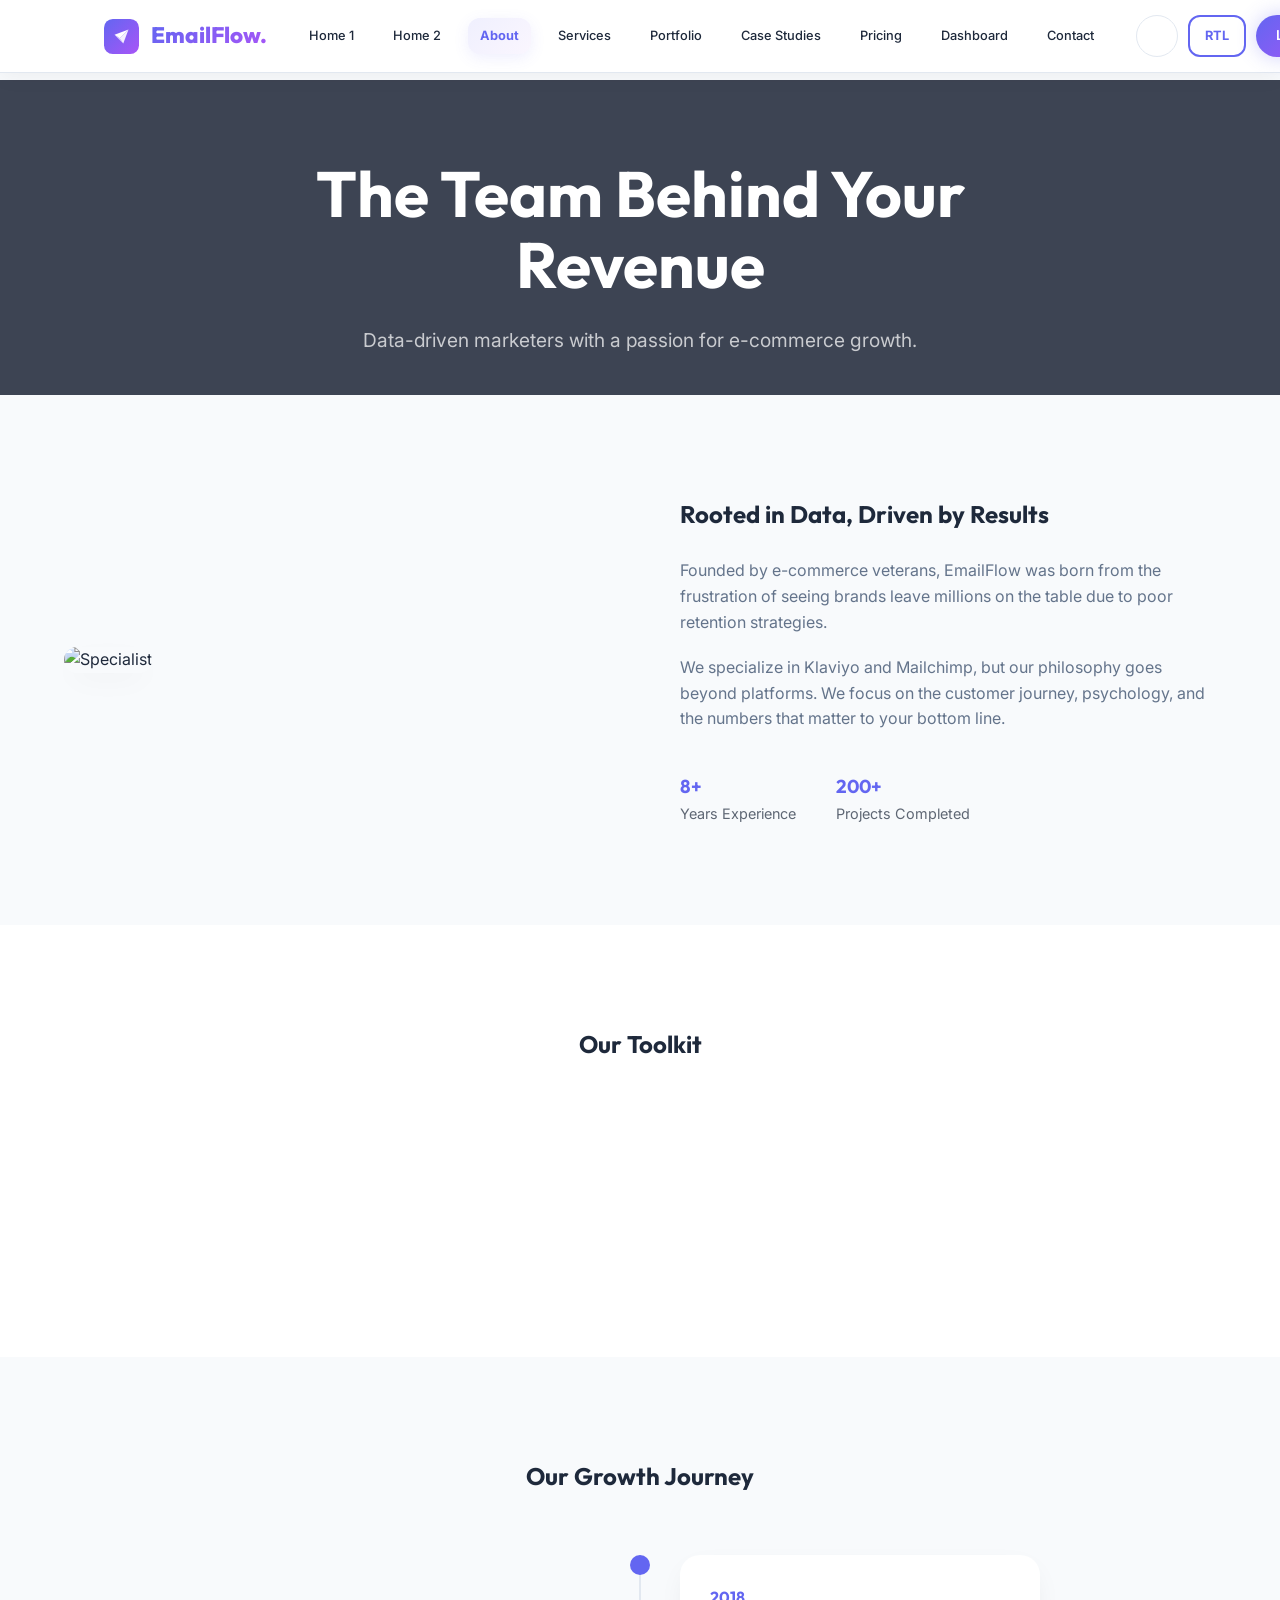
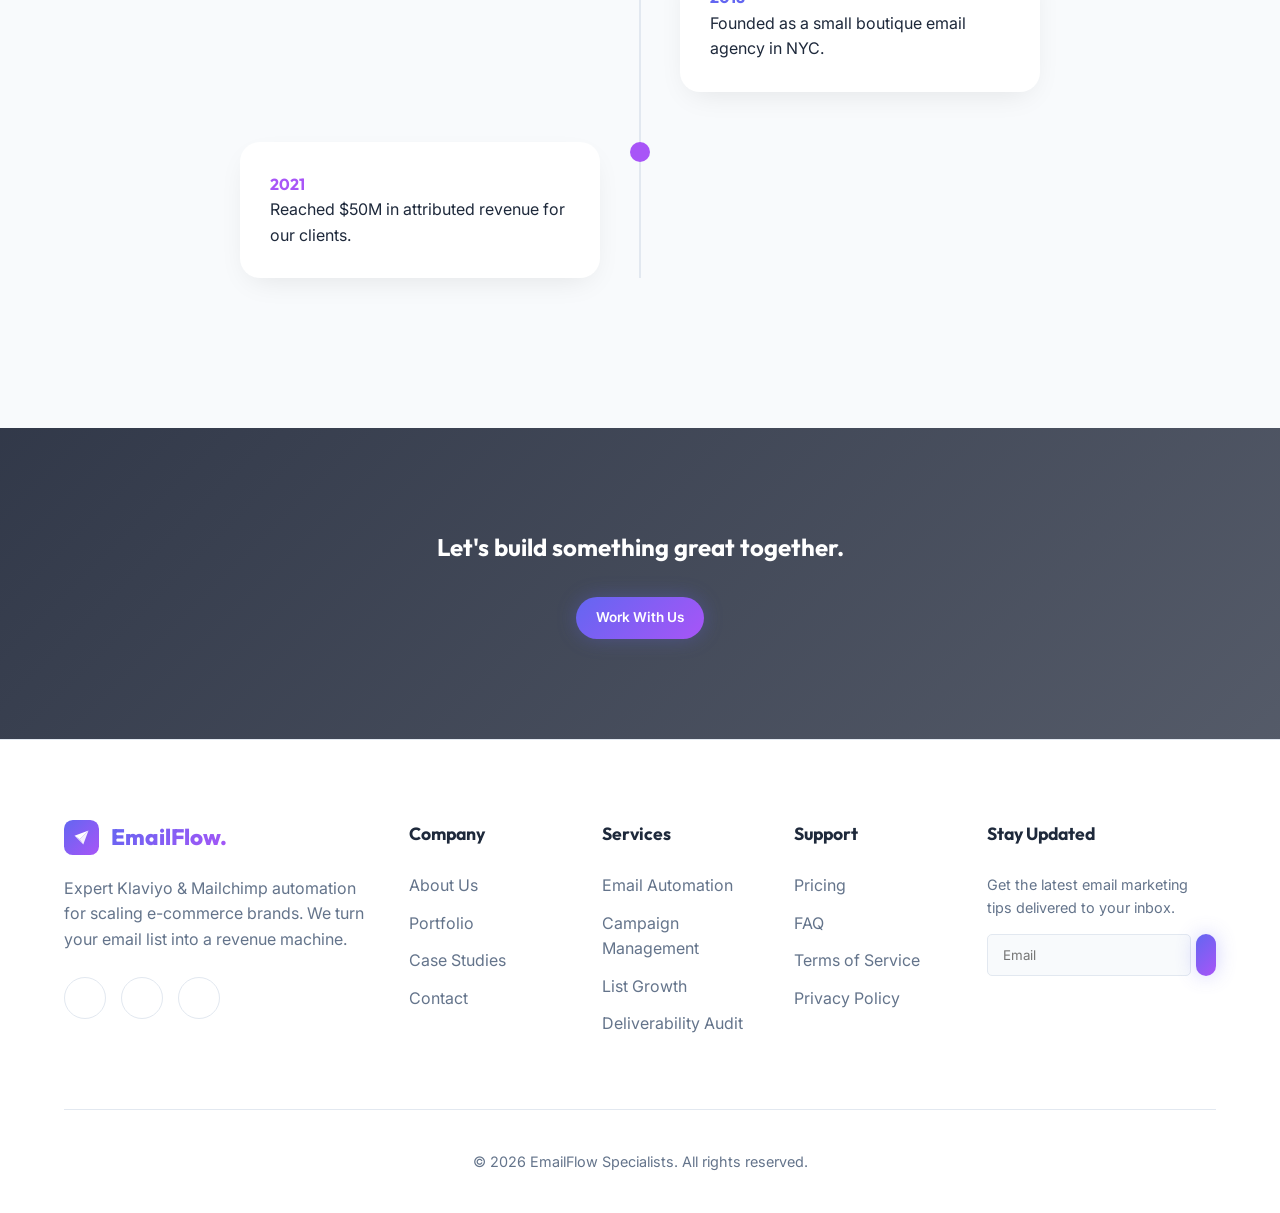
==== pages/about.html @ 52180c3a "alignment" ====
<!DOCTYPE html>
<html lang="en" dir="ltr">
<head>
    <meta charset="UTF-8">
    <meta name="viewport" content="width=device-width, initial-scale=1.0">
    <title>About Us | EmailFlow Automation Experts</title>
    <link href="https://cdn.jsdelivr.net/npm/remixicon@3.5.0/fonts/remixicon.css" rel="stylesheet">
    <link rel="icon" type="image/svg+xml" href="../assets/images/logo.svg"><link rel="stylesheet" href="../assets/css/style.css">
</head>
<body>

    <header id="header">
        <div class="nav-container">
            <a href="../index.html" class="logo"><img src="../assets/images/logo.svg" alt="Logo" class="logo-icon"><span class="brand-name">EmailFlow.</span></a>
            <nav id="desktop-nav">
                <ul>
                    <li><a href="../index.html">Home 1</a></li>
                    <li><a href="home-2.html">Home 2</a></li>
                    <li><a href="about.html">About</a></li>
                    <li><a href="services.html">Services</a></li>
                    <li><a href="portfolio.html">Portfolio</a></li>
                    <li><a href="case-studies.html">Case Studies</a></li>
                    <li><a href="pricing.html">Pricing</a></li>
                    <li><a href="dashboard.html">Dashboard</a></li>
                    <li><a href="contact.html">Contact</a></li>
                </ul>
            </nav>
            <div class="header-actions">
                <button class="icon-btn" id="theme-toggle"><i class="ri-moon-line"></i></button>
                <button class="btn btn-outline" id="rtl-toggle" style="padding: 0 15px; height: 42px; border-radius: 12px; font-size: 0.8rem; font-weight: 700;">RTL</button>
                <a href="login.html" class="btn btn-primary">Login</a>
                <div class="mobile-toggle" id="mobile-toggle"><i class="ri-menu-line"></i></div>
                </div>
                </div>
    </header>

    <!-- Mobile Nav -->
    <div class="mobile-nav" id="mobile-nav">
        <div class="mobile-header" style="display: flex; justify-content: space-between; align-items: center;">
            <a href="../index.html" class="logo">
                <img src="../assets/images/logo.svg" alt="EmailFlow" class="logo-icon">
                <span class="brand-name">EmailFlow.</span>
            </a>
            <div id="mobile-close" style="font-size: 1.5rem; cursor: pointer;"><i class="ri-close-line"></i></div>
        </div>
        <ul>
            <li><a href="../index.html">Home 1</a></li>
            <li><a href="home-2.html">Home 2</a></li>
            <li><a href="about.html">About</a></li>
            <li><a href="services.html">Services</a></li>
            <li><a href="portfolio.html">Portfolio</a></li>
            <li><a href="case-studies.html">Case Studies</a></li>
            <li><a href="pricing.html">Pricing</a></li>
            <li><a href="dashboard.html">Dashboard</a></li>
            <li><a href="contact.html">Contact</a></li>
        </ul>
        <div class="mobile-nav-footer">
            <div class="mobile-nav-btns">
                <button class="icon-btn theme-toggle-btn"><i class="ri-moon-line"></i></button>
                <button class="btn btn-outline rtl-toggle-btn" style="padding: 0 15px; height: 42px; border-radius: 12px; font-size: 0.8rem; font-weight: 700;">RTL</button>
            </div>
            <a href="login.html" class="btn btn-primary" style="width: 100%;">Login</a>
        </div>
    </div>

    <main>
        <!-- Section 1: Hero Section -->
        <section class="hero" style="background-image: url('https://images.unsplash.com/photo-1522202176988-66273c2fd55f?auto=format&fit=crop&q=80&w=1920'); height: 35vh; min-height: 35vh;">
            <div class="hero-overlay" style="background: rgba(15, 23, 42, 0.8);"></div>
            <div class="container" style="text-align: center;">
                <div class="hero-content reveal" style="margin: 0 auto;">
                    <h1>The Team Behind Your Revenue</h1>
                    <p style="font-size: 1.2rem; opacity: 0.8;">Data-driven marketers with a passion for e-commerce growth.</p>
                </div>
                </div>
        </section>

        <!-- Section 2: Story & Experience -->
        <section>
            <div class="container">
                <div style="display: flex; align-items: center; gap: 80px; flex-wrap: wrap;">
                    <div style="flex: 1;" class="reveal">
                        <img src="https://images.unsplash.com/photo-1507003211169-0a1dd7228f2d?auto=format&fit=crop&q=80&w=800" alt="Specialist" style="width: 100%; border-radius: 40px; box-shadow: var(--shadow);">
                </div>
                    <div style="flex: 1;" class="reveal">
                        <h2 style="margin-bottom: 25px;">Rooted in Data, Driven by Results</h2>
                        <p style="margin-bottom: 20px; color: var(--text-muted);">Founded by e-commerce veterans, EmailFlow was born from the frustration of seeing brands leave millions on the table due to poor retention strategies.</p>
                        <p style="margin-bottom: 20px; color: var(--text-muted);">We specialize in Klaviyo and Mailchimp, but our philosophy goes beyond platforms. We focus on the customer journey, psychology, and the numbers that matter to your bottom line.</p>
                        <div style="display: flex; gap: 40px; margin-top: 40px;">
                            <div>
                                <h3 style="color: var(--primary);">8+</h3>
                                <p style="font-size: 0.9rem; opacity: 0.7;">Years Experience</p>
                </div>
                            <div>
                                <h3 style="color: var(--primary);">200+</h3>
                                <p style="font-size: 0.9rem; opacity: 0.7;">Projects Completed</p>
                </div>
                </div>
                </div>
                </div>
                </div>
        </section>

        <!-- Section 3: Skills & Certifications -->
        <section style="background: var(--bg-card);">
            <div class="container">
                <div style="text-align: center; margin-bottom: 60px;" class="reveal">
                    <h2>Our Toolkit</h2>
                </div>
                <div style="display: grid; grid-template-columns: repeat(auto-fit, minmax(250px, 1fr)); gap: 30px;">
                    <div class="glass reveal" style="padding: 30px; border-radius: 20px; text-align: center;">
                        <img src="https://images.unsplash.com/photo-1611162616475-46b635cbca44?auto=format&fit=crop&q=80&w=150" alt="Klaviyo" style="height: 50px; margin-bottom: 20px;">
                        <h4>Klaviyo Platinum</h4>
                </div>
                    <div class="glass reveal" style="padding: 30px; border-radius: 20px; text-align: center;">
                        <img src="https://images.unsplash.com/photo-1611162618071-b39a2ec055fb?auto=format&fit=crop&q=80&w=150" alt="Mailchimp" style="height: 50px; margin-bottom: 20px;">
                        <h4>Mailchimp Expert</h4>
                </div>
                    <div class="glass reveal" style="padding: 30px; border-radius: 20px; text-align: center;">
                        <img src="https://images.unsplash.com/photo-1614850523296-d8c1af93d400?auto=format&fit=crop&q=80&w=150" alt="Analytics" style="height: 50px; margin-bottom: 20px;">
                        <h4>Google Analytics</h4>
                </div>
                    <div class="glass reveal" style="padding: 30px; border-radius: 20px; text-align: center;">
                        <img src="https://images.unsplash.com/photo-1611162617474-5b21e879e113?auto=format&fit=crop&q=80&w=150" alt="Shopify" style="height: 50px; margin-bottom: 20px;">
                        <h4>Shopify Partner</h4>
                </div>
                </div>
                </div>
        </section>

        <!-- Section 4: Client Journey Timeline -->
        <section>
            <div class="container">
                <div style="text-align: center; margin-bottom: 60px;" class="reveal">
                    <h2>Our Growth Journey</h2>
                </div>
                <div style="position: relative; max-width: 800px; margin: 0 auto;">
                    <div style="position: absolute; left: 50%; top: 0; bottom: 0; width: 2px; background: var(--border); transform: translateX(-50%);"></div>
                    <div class="reveal" style="margin-bottom: 50px; position: relative;">
                        <div style="width: 20px; height: 20px; background: var(--primary); border-radius: 50%; position: absolute; left: 50%; transform: translateX(-50%);"></div>
                        <div style="width: 45%; padding: 30px; background: var(--bg-card); border-radius: 20px; box-shadow: var(--shadow); margin-left: auto;">
                            <h4 style="color: var(--primary);">2018</h4>
                            <p>Founded as a small boutique email agency in NYC.</p>
                </div>
                </div>
                    <div class="reveal" style="margin-bottom: 50px; position: relative;">
                        <div style="width: 20px; height: 20px; background: var(--secondary); border-radius: 50%; position: absolute; left: 50%; transform: translateX(-50%);"></div>
                        <div style="width: 45%; padding: 30px; background: var(--bg-card); border-radius: 20px; box-shadow: var(--shadow);">
                            <h4 style="color: var(--secondary);">2021</h4>
                            <p>Reached $50M in attributed revenue for our clients.</p>
                </div>
                </div>
                </div>
                </div>
        </section>

        <!-- Section 5: CTA -->
        <section style="background-image: url('https://images.unsplash.com/photo-1556761175-b413da4baf72?auto=format&fit=crop&q=80&w=1920');">
            <div class="hero-overlay"></div>
            <div class="container" style="position: relative; z-index: 2; text-align: center; color: white;">
                <h2 style="color: white;">Let's build something great together.</h2>
                <a href="contact.html" class="btn btn-primary" style="margin-top: 30px;">Work With Us</a>
                </div>
        </section>
    </main>

        <footer>
        <div class="container">
            <div class="footer-grid">
                <div class="footer-col">
                    <a href="../index.html" class="logo" style="margin-bottom: 20px;">
                        <img src="../assets/images/logo.svg" alt="EmailFlow" class="logo-icon">
                        <span class="brand-name">EmailFlow.</span>
                    </a>
                    <p style="color: var(--text-muted); margin-bottom: 25px;">Expert Klaviyo & Mailchimp automation for scaling e-commerce brands. We turn your email list into a revenue machine.</p>
                    <div class="social-links">
                        <a href="#" class="icon-btn"><i class="ri-linkedin-fill"></i></a>
                        <a href="#" class="icon-btn"><i class="ri-twitter-fill"></i></a>
                        <a href="#" class="icon-btn"><i class="ri-instagram-line"></i></a>
                </div>
                </div>
                <div class="footer-col">
                    <h4>Company</h4>
                    <ul class="footer-links">
                        <li><a href="about.html">About Us</a></li>
                        <li><a href="portfolio.html">Portfolio</a></li>
                        <li><a href="case-studies.html">Case Studies</a></li>
                        <li><a href="contact.html">Contact</a></li>
                    </ul>
                </div>
                <div class="footer-col">
                    <h4>Services</h4>
                    <ul class="footer-links">
                        <li><a href="services.html">Email Automation</a></li>
                        <li><a href="services.html">Campaign Management</a></li>
                        <li><a href="services.html">List Growth</a></li>
                        <li><a href="services.html">Deliverability Audit</a></li>
                    </ul>
                </div>
                <div class="footer-col">
                    <h4>Support</h4>
                    <ul class="footer-links">
                        <li><a href="pricing.html">Pricing</a></li>
                        <li><a href="#">FAQ</a></li>
                        <li><a href="#">Terms of Service</a></li>
                        <li><a href="#">Privacy Policy</a></li>
                    </ul>
                </div>
                <div class="footer-col">
                    <h4>Stay Updated</h4>
                    <p style="color: var(--text-muted); font-size: 0.9rem; margin-bottom: 15px;">Get the latest email marketing tips delivered to your inbox.</p>
                    <form style="display: flex; gap: 5px;">
                        <input type="email" placeholder="Email" style="padding: 10px 15px; border-radius: 5px; border: 1px solid var(--border); background: var(--bg-body); color: var(--text-main); width: 100%;">
                        <button class="btn btn-primary" style="padding: 10px;"><i class="ri-send-plane-fill"></i></button>
                    </form>
                </div>
                </div>
            <div style="text-align: center; padding-top: 40px; border-top: 1px solid var(--border); color: var(--text-muted); font-size: 0.9rem;">
                <p>&copy; 2026 EmailFlow Specialists. All rights reserved.</p>
                </div>
                </div>
    </footer>

    <script src="../assets/js/main.js"></script>
</body>
</html>
---- assets/css/style.css ----
@import url('https://fonts.googleapis.com/css2?family=Inter:wght@300;400;500;600;700&family=Outfit:wght@400;500;600;700;800&display=swap');

:root {
    /* Colors - Light Theme (Default) */
    --primary: #6366f1;
    --primary-hover: #4f46e5;
    --secondary: #a855f7;
    --accent: #f43f5e;
    --bg-body: #f8fafc;
    --bg-card: #ffffff;
    --bg-nav: rgba(255, 255, 255, 0.95);
    --text-main: #1e293b;
    --text-muted: #64748b;
    --border: #e2e8f0;
    --glass-bg: rgba(255, 255, 255, 0.7);
    --glass-border: rgba(255, 255, 255, 0.3);
    --shadow: 0 10px 30px -10px rgba(0, 0, 0, 0.1);
    --glow: 0 0 20px rgba(99, 102, 241, 0.3);
    
    /* Transitions */
    --transition: all 0.3s cubic-bezier(0.4, 0, 0.2, 1);
}

[data-theme="dark"] {
    --bg-body: #0f172a;
    --bg-card: #1e293b;
    --bg-nav: rgba(15, 23, 42, 0.95);
    --text-main: #f1f5f9;
    --text-muted: #94a3b8;
    --border: #334155;
    --glass-bg: rgba(30, 41, 59, 0.7);
    --glass-border: rgba(255, 255, 255, 0.05);
    --shadow: 0 10px 30px -10px rgba(0, 0, 0, 0.3);
}

/* RTL Support */
[dir="rtl"] {
    --ltr-direction: -1;
    text-align: right;
}

[dir="rtl"] .reveal-left {
    transform: translateX(50px);
}

[dir="rtl"] .reveal-right {
    transform: translateX(-50px);
}

[dir="rtl"] .hero-dashboard {
    right: auto;
    left: 5%;
}

[dir="rtl"] .mobile-nav {
    right: auto;
    left: -100%;
}

[dir="rtl"] .mobile-nav.active {
    left: 0;
}

* {
    margin: 0;
    padding: 0;
    box-sizing: border-box;
    font-family: 'Inter', sans-serif;
}

h1, h2, h3, h4, h5, h6 {
    font-family: 'Outfit', sans-serif;
    color: var(--text-main);
}

body {
    background-color: var(--bg-body);
    color: var(--text-main);
    line-height: 1.6;
    overflow-x: hidden;
    transition: var(--transition);
}

/* Smooth Scrolling */
html {
    scroll-behavior: smooth;
}

/* Glassmorphism Utilities */
.glass {
    background: var(--glass-bg);
    backdrop-filter: blur(12px);
    -webkit-backdrop-filter: blur(12px);
    border: 1px solid var(--glass-border);
}

/* Sections */
section {
    padding: 100px 5%;
    position: relative;
    overflow: hidden;
}

.container {
    max-width: 1280px;
    margin: 0 auto;
    width: 100%;
}

/* Buttons */
.btn {
    padding: 0 28px;
    height: 42px;
    border-radius: 50px;
    font-weight: 600;
    cursor: pointer;
    transition: var(--transition);
    display: inline-flex;
    align-items: center;
    justify-content: center;
    gap: 8px;
    text-decoration: none;
    font-size: 0.95rem;
    border: none;
    line-height: 1;
}

.btn-primary {
    background: linear-gradient(135deg, var(--primary), var(--secondary));
    color: white;
    box-shadow: var(--glow);
}

.btn-primary:hover {
    transform: translateY(-3px);
    box-shadow: 0 15px 30px rgba(99, 102, 241, 0.4);
}

.btn-outline {
    background: transparent;
    border: 2px solid var(--primary);
    color: var(--primary);
}

.btn-outline:hover {
    background: var(--primary);
    color: white;
}

/* Header Styles */
header {
    position: fixed;
    top: 0;
    left: 0;
    width: 100%;
    z-index: 1000;
    padding: 15px 5%;
    transition: var(--transition);
    background: var(--bg-nav);
    backdrop-filter: blur(15px);
    -webkit-backdrop-filter: blur(15px);
    border-bottom: 1px solid var(--border);
    box-shadow: 0 4px 20px rgba(0, 0, 0, 0.05);
}

header.scrolled {
    padding: 10px 5%;
    box-shadow: 0 10px 30px rgba(0, 0, 0, 0.1);
}

/* Adjust main content for fixed header */
main {
    margin-top: 80px; /* Base header height */
}

@media (max-width: 768px) {
    main {
        margin-top: 70px;
    }
}

.nav-container {
    max-width: 1400px;
    margin: 0 auto;
    display: flex;
    align-items: center;
    justify-content: space-between;
    padding: 0 40px;
    gap: 30px;
}

.logo {
    display: flex;
    align-items: center;
    gap: 12px;
    text-decoration: none;
    flex-shrink: 0;
}

.logo-icon {
    width: 35px;
    height: 35px;
    object-fit: contain;
}

.brand-name {
    font-family: 'Outfit', sans-serif;
    font-size: 1.4rem;
    font-weight: 800;
    background: linear-gradient(135deg, var(--primary), var(--secondary));
    -webkit-background-clip: text;
    background-clip: text;
    -webkit-text-fill-color: transparent;
}

nav {
    flex: 1;
    display: flex;
    align-items: center;
    justify-content: center;
}

nav ul {
    display: flex;
    list-style: none;
    gap: 5px;
    align-items: center;
}

nav ul li a {
    text-decoration: none;
    color: var(--text-main);
    font-weight: 500;
    font-size: 0.9rem;
    transition: var(--transition);
    white-space: nowrap;
    padding: 8px 12px;
    border-radius: 12px;
    display: inline-block;
}

nav ul li a:hover {
    color: var(--primary);
    background: rgba(99, 102, 241, 0.05);
}

nav ul li a.active {
    color: var(--primary) !important;
    background: linear-gradient(135deg, rgba(99, 102, 241, 0.1), rgba(168, 85, 247, 0.05));
    font-weight: 700;
    box-shadow: 0 4px 15px rgba(99, 102, 241, 0.1);
}

.header-actions {
    display: flex;
    align-items: center;
    gap: 15px;
    flex-shrink: 0;
}

.icon-btn {
    background: var(--bg-card);
    border: 1px solid var(--border);
    width: 42px;
    height: 42px;
    border-radius: 50%;
    display: flex;
    align-items: center;
    justify-content: center;
    cursor: pointer;
    color: var(--text-main);
    transition: var(--transition);
}

.icon-btn:hover {
    background: var(--primary);
    color: white;
    border-color: var(--primary);
}

/* Animations */
.reveal {
    opacity: 0;
    transform: translateY(30px);
    transition: all 0.8s cubic-bezier(0.4, 0, 0.2, 1);
}

.reveal.active {
    opacity: 1;
    transform: translateY(0);
}

.floating {
    animation: float 6s ease-in-out infinite;
}

@keyframes float {
    0%, 100% { transform: translateY(0); }
    50% { transform: translateY(-20px); }
}

/* Hero Base */
.hero {
    min-height: calc(100vh - 80px);
    display: flex;
    align-items: center;
    justify-content: center; /* Center horizontally */
    text-align: center;      /* Center text */
    position: relative;
    background-size: cover;
    background-position: center;
    padding: 100px 0 60px;
    overflow: hidden;
    z-index: 1;
}

.hero-overlay {
    position: absolute;
    top: 0;
    left: 0;
    width: 100%;
    height: 100%;
    background: linear-gradient(135deg, rgba(15, 23, 42, 0.85), rgba(15, 23, 42, 0.7));
    z-index: 1;
}

.hero-content {
    position: relative;
    z-index: 2;
    color: #ffffff;
    max-width: 900px;
    margin: 0 auto;
}

.hero-content h1 {
    color: #ffffff;
    font-size: clamp(2.5rem, 5vw, 4rem);
    line-height: 1.1;
    margin-bottom: 25px;
}

.hero-content p {
    color: rgba(255, 255, 255, 0.9);
}

.hero-stats {
    margin-top: 50px;
    display: flex;
    gap: 60px;
    justify-content: center;
    border-top: 1px solid rgba(255,255,255,0.2);
    padding-top: 30px;
}

.hero-stats h3 {
    color: #ffffff;
    font-size: 2.2rem;
    margin-bottom: 5px;
}

.hero-stats p {
    font-size: 0.95rem;
    opacity: 0.8;
    color: rgba(255, 255, 255, 0.8);
}

[data-theme="light"] .hero-content {
    color: var(--text-main);
}

/* Footer */
footer {
    padding: 80px 5% 40px;
    background: var(--bg-card);
    border-top: 1px solid var(--border);
}

.footer-grid {
    display: grid;
    grid-template-columns: 2fr 1fr 1fr 1fr 1.5fr;
    gap: 40px;
    margin-bottom: 60px;
}

.footer-col h4 {
    margin-bottom: 25px;
    font-size: 1.1rem;
}

.footer-links {
    list-style: none;
}

.footer-links li {
    margin-bottom: 12px;
}

.footer-links a {
    color: var(--text-muted);
    text-decoration: none;
    transition: var(--transition);
}

.footer-links a:hover {
    color: var(--primary);
    padding-left: 5px;
}

/* Responsive Styles */
@media (max-width: 1280px) {
    nav ul {
        gap: 15px;
    }
    nav ul li a {
        font-size: 0.8rem;
    }
    .header-actions {
        gap: 10px;
    }
    .btn-primary {
        padding: 10px 20px;
        font-size: 0.85rem;
    }
}

@media (max-width: 1024px) {
    header {
        padding: 12px 5%;
    }
    nav ul {
        gap: 10px;
    }
}

@media (max-width: 1024px) {
    nav#desktop-nav {
        display: none;
    }
    
    .header-actions #theme-toggle,
    .header-actions #rtl-toggle,
    .header-actions .btn-primary:not(#mobile-toggle) {
        display: none;
    }
    
    .header-actions a.btn-primary {
        display: none;
    }
    
    .mobile-toggle {
        display: block !important;
    }
    
    .mobile-toggle {
        display: block !important;
    }
    
    .footer-grid {
        grid-template-columns: 1fr 1fr;
    }
}

@media (max-width: 768px) {
    section {
        padding: 60px 5%;
    }
    
    .hero-content h1 {
        font-size: 2.5rem;
    }
    
    .footer-grid {
        grid-template-columns: 1fr;
    }
}

/* Feature Cards */
.feature-grid {
    display: grid;
    grid-template-columns: repeat(auto-fit, minmax(350px, 1fr));
    gap: 40px;
}

@media (min-width: 1200px) {
    .feature-grid.cols-3 {
        grid-template-columns: 1fr 1fr 1fr;
    }
}

.feature-card {
    display: flex;
    flex-direction: column;
    background: var(--bg-card);
    border-radius: 30px;
    overflow: hidden;
    transition: var(--transition);
    border: 1px solid var(--border);
    height: 100%;
}

.feature-card.glass {
    background: var(--glass-bg);
    backdrop-filter: blur(12px);
    border: 1px solid var(--glass-border);
}

.card-img {
    position: relative;
    overflow: hidden;
    width: 100%;
    height: 250px; /* Fixed height for consistent vertical look */
}

.card-img img {
    width: 100%;
    height: 100%;
    object-fit: cover;
    transition: transform 0.6s cubic-bezier(0.4, 0, 0.2, 1);
}

.card-img::after {
    content: '';
    position: absolute;
    inset: 0;
    background: linear-gradient(to bottom, transparent, rgba(0,0,0,0.2));
    pointer-events: none;
}

.feature-card:hover .card-img img {
    transform: scale(1.1);
}

.card-content {
    padding: 35px;
    flex: 1;
    display: flex;
    flex-direction: column;
}

@media (max-width: 768px) {
    .card-content {
        padding: 30px;
    }
    .card-img {
        height: 250px;
    }
}

.card-content h3 {
    font-size: 1.8rem;
    margin-bottom: 20px;
}

.card-content p {
    color: var(--text-muted);
    font-size: 1.05rem;
    line-height: 1.8;
}

.feature-card:hover {
    transform: translateY(-10px);
    box-shadow: var(--shadow);
    border-color: var(--primary);
}

.mobile-toggle {
    display: none;
    font-size: 1.5rem;
    cursor: pointer;
    color: var(--text-main);
}

/* Mobile Navigation */
.mobile-nav {
    position: fixed;
    top: 0;
    right: -100%;
    width: 300px;
    height: 100vh;
    background: var(--bg-card);
    z-index: 2000;
    padding: 40px;
    transition: 0.4s ease;
    box-shadow: -10px 0 30px rgba(0,0,0,0.1);
}

.mobile-nav.active {
    right: 0;
}

.mobile-nav ul {
    list-style: none;
    margin-top: 40px;
}

.mobile-nav ul li {
    margin-bottom: 20px;
}

.mobile-nav ul li a {
    font-size: 1.2rem;
    font-weight: 600;
    color: var(--text-main);
    text-decoration: none;
}

/* Footer Social Links */
.social-links {
    display: flex;
    gap: 15px;
    margin-top: 20px;
}

/* Back to Top Button */
.back-to-top {
    position: fixed;
    bottom: 30px;
    right: 30px;
    width: 50px;
    height: 50px;
    background: var(--primary);
    color: white;
    border-radius: 50%;
    display: flex;
    align-items: center;
    justify-content: center;
    cursor: pointer;
    z-index: 1000;
    transition: var(--transition);
    box-shadow: var(--shadow);
    opacity: 0;
    visibility: hidden;
    text-decoration: none;
}

.back-to-top.active {
    opacity: 1;
    visibility: visible;
}

/* RTL Dashboard Adjustments */
[dir="rtl"] .sidebar {
    border-right: none;
    border-left: 1px solid var(--border);
}

[dir="rtl"] .sidebar-menu a i {
    margin-left: 15px;
    margin-right: 0;
}

[dir="rtl"] .stat-card span i {
    margin-right: 5px;
    margin-left: 0;
}

[dir="rtl"] .search-box i {
    margin-left: 10px;
    margin-right: 0;
}

[dir="rtl"] .top-bar {
    flex-direction: row-reverse;
}

@media (max-width: 1024px) {
    #dash-sidebar-toggle {
        display: block !important;
    }
}

.mobile-nav {
    display: flex;
    flex-direction: column;
}

.mobile-nav-footer {
    margin-top: auto;
    padding-top: 30px;
    border-top: 1px solid var(--border);
}

.mobile-nav-btns {
    display: flex;
    gap: 15px;
    margin-bottom: 20px;
}

.mobile-nav-btns .icon-btn,
.mobile-nav-btns .btn {
    flex: 1;
}
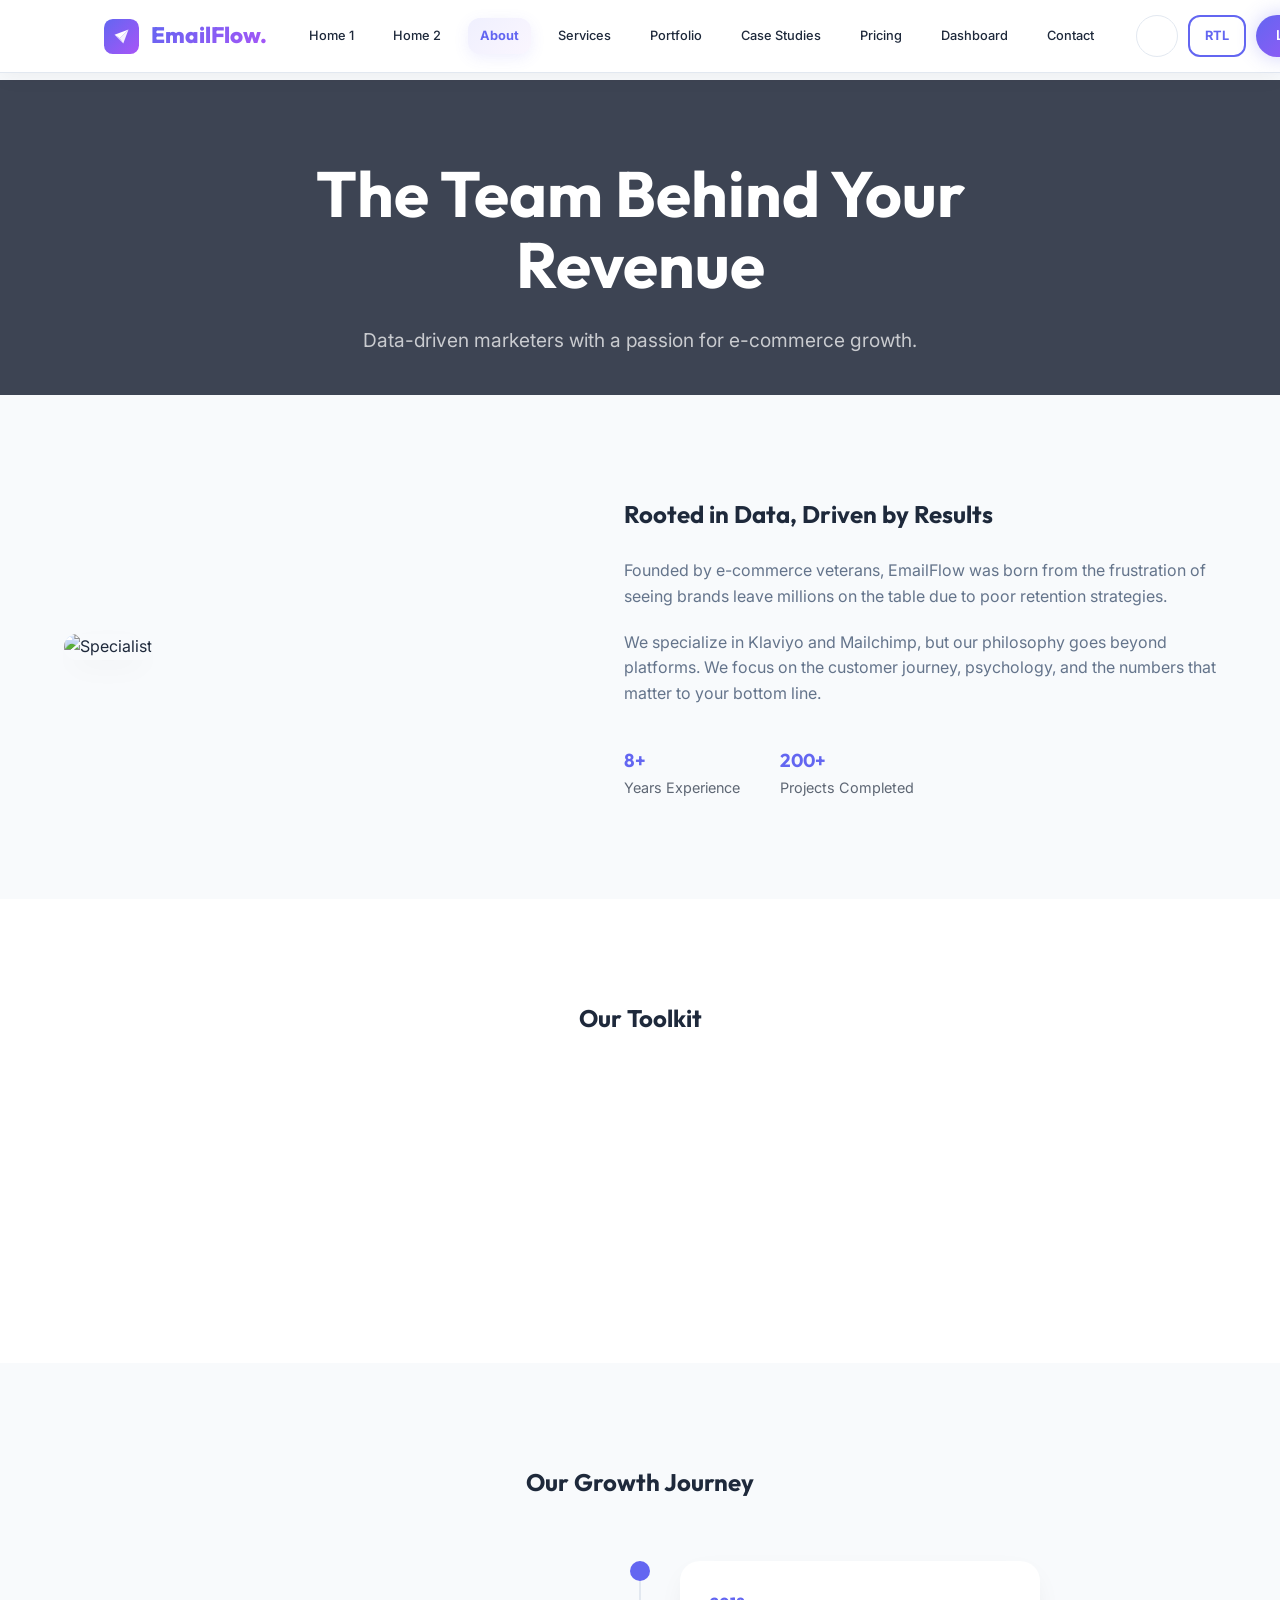
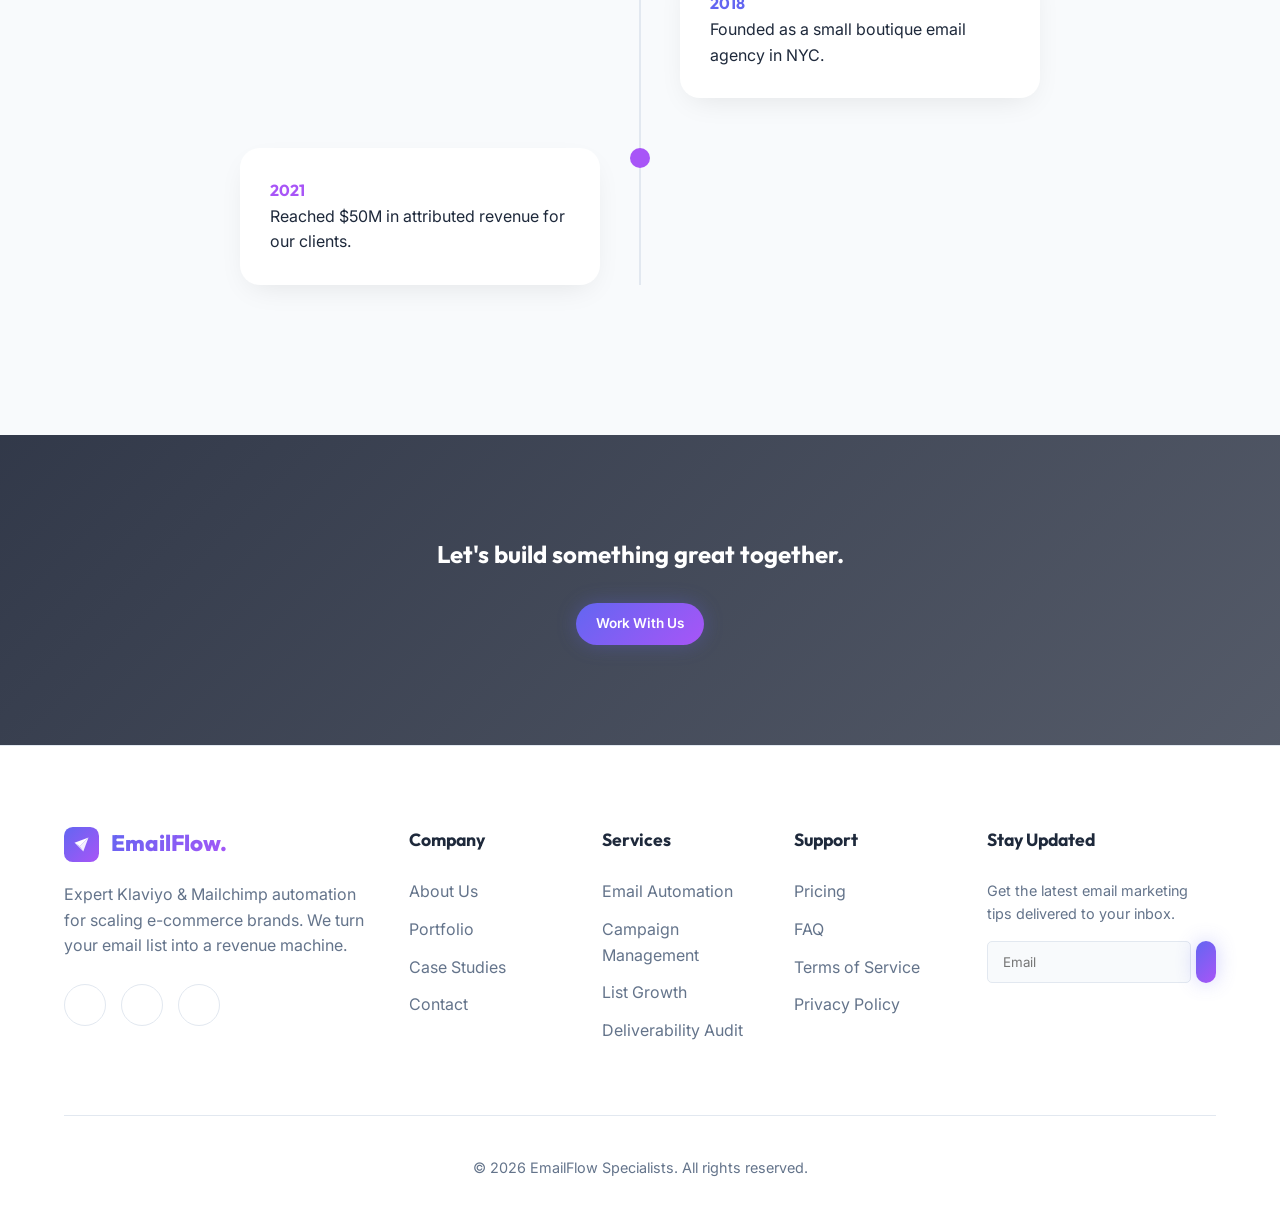
==== commit ddaac02d: "images" ====
--- a/pages/about.html
+++ b/pages/about.html
@@ -1,17 +1,21 @@
 <!DOCTYPE html>
 <html lang="en" dir="ltr">
+
 <head>
     <meta charset="UTF-8">
     <meta name="viewport" content="width=device-width, initial-scale=1.0">
     <title>About Us | EmailFlow Automation Experts</title>
     <link href="https://cdn.jsdelivr.net/npm/remixicon@3.5.0/fonts/remixicon.css" rel="stylesheet">
-    <link rel="icon" type="image/svg+xml" href="../assets/images/logo.svg"><link rel="stylesheet" href="../assets/css/style.css">
+    <link rel="icon" type="image/svg+xml" href="../assets/images/logo.svg">
+    <link rel="stylesheet" href="../assets/css/style.css">
 </head>
+
 <body>
 
     <header id="header">
         <div class="nav-container">
-            <a href="../index.html" class="logo"><img src="../assets/images/logo.svg" alt="Logo" class="logo-icon"><span class="brand-name">EmailFlow.</span></a>
+            <a href="../index.html" class="logo"><img src="../assets/images/logo.svg" alt="Logo" class="logo-icon"><span
+                    class="brand-name">EmailFlow.</span></a>
             <nav id="desktop-nav">
                 <ul>
                     <li><a href="../index.html">Home 1</a></li>
@@ -27,11 +31,12 @@
             </nav>
             <div class="header-actions">
                 <button class="icon-btn" id="theme-toggle"><i class="ri-moon-line"></i></button>
-                <button class="btn btn-outline" id="rtl-toggle" style="padding: 0 15px; height: 42px; border-radius: 12px; font-size: 0.8rem; font-weight: 700;">RTL</button>
+                <button class="btn btn-outline" id="rtl-toggle"
+                    style="padding: 0 15px; height: 42px; border-radius: 12px; font-size: 0.8rem; font-weight: 700;">RTL</button>
                 <a href="login.html" class="btn btn-primary">Login</a>
                 <div class="mobile-toggle" id="mobile-toggle"><i class="ri-menu-line"></i></div>
-                </div>
-                </div>
+            </div>
+        </div>
     </header>
 
     <!-- Mobile Nav -->
@@ -57,7 +62,8 @@
         <div class="mobile-nav-footer">
             <div class="mobile-nav-btns">
                 <button class="icon-btn theme-toggle-btn"><i class="ri-moon-line"></i></button>
-                <button class="btn btn-outline rtl-toggle-btn" style="padding: 0 15px; height: 42px; border-radius: 12px; font-size: 0.8rem; font-weight: 700;">RTL</button>
+                <button class="btn btn-outline rtl-toggle-btn"
+                    style="padding: 0 15px; height: 42px; border-radius: 12px; font-size: 0.8rem; font-weight: 700;">RTL</button>
             </div>
             <a href="login.html" class="btn btn-primary" style="width: 100%;">Login</a>
         </div>
@@ -65,40 +71,47 @@
 
     <main>
         <!-- Section 1: Hero Section -->
-        <section class="hero" style="background-image: url('https://images.unsplash.com/photo-1522202176988-66273c2fd55f?auto=format&fit=crop&q=80&w=1920'); height: 35vh; min-height: 35vh;">
+        <section class="hero"
+            style="background-image: url('https://images.unsplash.com/photo-1522202176988-66273c2fd55f?auto=format&fit=crop&q=80&w=1920'); height: 35vh; min-height: 35vh;">
             <div class="hero-overlay" style="background: rgba(15, 23, 42, 0.8);"></div>
             <div class="container" style="text-align: center;">
                 <div class="hero-content reveal" style="margin: 0 auto;">
                     <h1>The Team Behind Your Revenue</h1>
-                    <p style="font-size: 1.2rem; opacity: 0.8;">Data-driven marketers with a passion for e-commerce growth.</p>
-                </div>
-                </div>
+                    <p style="font-size: 1.2rem; opacity: 0.8;">Data-driven marketers with a passion for e-commerce
+                        growth.</p>
+                </div>
+            </div>
         </section>
 
         <!-- Section 2: Story & Experience -->
         <section>
             <div class="container">
                 <div style="display: flex; align-items: center; gap: 80px; flex-wrap: wrap;">
-                    <div style="flex: 1;" class="reveal">
-                        <img src="https://images.unsplash.com/photo-1507003211169-0a1dd7228f2d?auto=format&fit=crop&q=80&w=800" alt="Specialist" style="width: 100%; border-radius: 40px; box-shadow: var(--shadow);">
-                </div>
+                    <div style="flex: 1; max-width: 480px;" class="reveal">
+                        <img src="https://images.unsplash.com/photo-1507003211169-0a1dd7228f2d?auto=format&fit=crop&q=80&w=800"
+                            alt="Specialist" style="width: 100%; border-radius: 40px; box-shadow: var(--shadow);">
+                    </div>
                     <div style="flex: 1;" class="reveal">
                         <h2 style="margin-bottom: 25px;">Rooted in Data, Driven by Results</h2>
-                        <p style="margin-bottom: 20px; color: var(--text-muted);">Founded by e-commerce veterans, EmailFlow was born from the frustration of seeing brands leave millions on the table due to poor retention strategies.</p>
-                        <p style="margin-bottom: 20px; color: var(--text-muted);">We specialize in Klaviyo and Mailchimp, but our philosophy goes beyond platforms. We focus on the customer journey, psychology, and the numbers that matter to your bottom line.</p>
+                        <p style="margin-bottom: 20px; color: var(--text-muted);">Founded by e-commerce veterans,
+                            EmailFlow was born from the frustration of seeing brands leave millions on the table due to
+                            poor retention strategies.</p>
+                        <p style="margin-bottom: 20px; color: var(--text-muted);">We specialize in Klaviyo and
+                            Mailchimp, but our philosophy goes beyond platforms. We focus on the customer journey,
+                            psychology, and the numbers that matter to your bottom line.</p>
                         <div style="display: flex; gap: 40px; margin-top: 40px;">
                             <div>
                                 <h3 style="color: var(--primary);">8+</h3>
                                 <p style="font-size: 0.9rem; opacity: 0.7;">Years Experience</p>
-                </div>
+                            </div>
                             <div>
                                 <h3 style="color: var(--primary);">200+</h3>
                                 <p style="font-size: 0.9rem; opacity: 0.7;">Projects Completed</p>
-                </div>
-                </div>
-                </div>
-                </div>
-                </div>
+                            </div>
+                        </div>
+                    </div>
+                </div>
+            </div>
         </section>
 
         <!-- Section 3: Skills & Certifications -->
@@ -109,23 +122,27 @@
                 </div>
                 <div style="display: grid; grid-template-columns: repeat(auto-fit, minmax(250px, 1fr)); gap: 30px;">
                     <div class="glass reveal" style="padding: 30px; border-radius: 20px; text-align: center;">
-                        <img src="https://images.unsplash.com/photo-1611162616475-46b635cbca44?auto=format&fit=crop&q=80&w=150" alt="Klaviyo" style="height: 50px; margin-bottom: 20px;">
+                        <img src="[data-uri]"
+                            alt="Klaviyo" style="height: 50px; margin-bottom: 20px;">
                         <h4>Klaviyo Platinum</h4>
-                </div>
-                    <div class="glass reveal" style="padding: 30px; border-radius: 20px; text-align: center;">
-                        <img src="https://images.unsplash.com/photo-1611162618071-b39a2ec055fb?auto=format&fit=crop&q=80&w=150" alt="Mailchimp" style="height: 50px; margin-bottom: 20px;">
+                    </div>
+                    <div class="glass reveal" style="padding: 30px; border-radius: 20px; text-align: center;">
+                        <img src="https://images.unsplash.com/photo-1611162618071-b39a2ec055fb?auto=format&fit=crop&q=80&w=150"
+                            alt="Mailchimp" style="height: 50px; margin-bottom: 20px;">
                         <h4>Mailchimp Expert</h4>
-                </div>
-                    <div class="glass reveal" style="padding: 30px; border-radius: 20px; text-align: center;">
-                        <img src="https://images.unsplash.com/photo-1614850523296-d8c1af93d400?auto=format&fit=crop&q=80&w=150" alt="Analytics" style="height: 50px; margin-bottom: 20px;">
+                    </div>
+                    <div class="glass reveal" style="padding: 30px; border-radius: 20px; text-align: center;">
+                        <img src="https://images.unsplash.com/photo-1614850523296-d8c1af93d400?auto=format&fit=crop&q=80&w=150"
+                            alt="Analytics" style="height: 50px; margin-bottom: 20px;">
                         <h4>Google Analytics</h4>
-                </div>
-                    <div class="glass reveal" style="padding: 30px; border-radius: 20px; text-align: center;">
-                        <img src="https://images.unsplash.com/photo-1611162617474-5b21e879e113?auto=format&fit=crop&q=80&w=150" alt="Shopify" style="height: 50px; margin-bottom: 20px;">
+                    </div>
+                    <div class="glass reveal" style="padding: 30px; border-radius: 20px; text-align: center;">
+                        <img src="https://images.unsplash.com/photo-1611162617474-5b21e879e113?auto=format&fit=crop&q=80&w=150"
+                            alt="Shopify" style="height: 50px; margin-bottom: 20px;">
                         <h4>Shopify Partner</h4>
-                </div>
-                </div>
-                </div>
+                    </div>
+                </div>
+            </div>
         </section>
 
         <!-- Section 4: Client Journey Timeline -->
@@ -135,36 +152,45 @@
                     <h2>Our Growth Journey</h2>
                 </div>
                 <div style="position: relative; max-width: 800px; margin: 0 auto;">
-                    <div style="position: absolute; left: 50%; top: 0; bottom: 0; width: 2px; background: var(--border); transform: translateX(-50%);"></div>
+                    <div
+                        style="position: absolute; left: 50%; top: 0; bottom: 0; width: 2px; background: var(--border); transform: translateX(-50%);">
+                    </div>
                     <div class="reveal" style="margin-bottom: 50px; position: relative;">
-                        <div style="width: 20px; height: 20px; background: var(--primary); border-radius: 50%; position: absolute; left: 50%; transform: translateX(-50%);"></div>
-                        <div style="width: 45%; padding: 30px; background: var(--bg-card); border-radius: 20px; box-shadow: var(--shadow); margin-left: auto;">
+                        <div
+                            style="width: 20px; height: 20px; background: var(--primary); border-radius: 50%; position: absolute; left: 50%; transform: translateX(-50%);">
+                        </div>
+                        <div
+                            style="width: 45%; padding: 30px; background: var(--bg-card); border-radius: 20px; box-shadow: var(--shadow); margin-left: auto;">
                             <h4 style="color: var(--primary);">2018</h4>
                             <p>Founded as a small boutique email agency in NYC.</p>
-                </div>
-                </div>
+                        </div>
+                    </div>
                     <div class="reveal" style="margin-bottom: 50px; position: relative;">
-                        <div style="width: 20px; height: 20px; background: var(--secondary); border-radius: 50%; position: absolute; left: 50%; transform: translateX(-50%);"></div>
-                        <div style="width: 45%; padding: 30px; background: var(--bg-card); border-radius: 20px; box-shadow: var(--shadow);">
+                        <div
+                            style="width: 20px; height: 20px; background: var(--secondary); border-radius: 50%; position: absolute; left: 50%; transform: translateX(-50%);">
+                        </div>
+                        <div
+                            style="width: 45%; padding: 30px; background: var(--bg-card); border-radius: 20px; box-shadow: var(--shadow);">
                             <h4 style="color: var(--secondary);">2021</h4>
                             <p>Reached $50M in attributed revenue for our clients.</p>
-                </div>
-                </div>
-                </div>
-                </div>
+                        </div>
+                    </div>
+                </div>
+            </div>
         </section>
 
         <!-- Section 5: CTA -->
-        <section style="background-image: url('https://images.unsplash.com/photo-1556761175-b413da4baf72?auto=format&fit=crop&q=80&w=1920');">
+        <section
+            style="background-image: url('https://images.unsplash.com/photo-1556761175-b413da4baf72?auto=format&fit=crop&q=80&w=1920');">
             <div class="hero-overlay"></div>
             <div class="container" style="position: relative; z-index: 2; text-align: center; color: white;">
                 <h2 style="color: white;">Let's build something great together.</h2>
                 <a href="contact.html" class="btn btn-primary" style="margin-top: 30px;">Work With Us</a>
-                </div>
+            </div>
         </section>
     </main>
 
-        <footer>
+    <footer>
         <div class="container">
             <div class="footer-grid">
                 <div class="footer-col">
@@ -172,12 +198,13 @@
                         <img src="../assets/images/logo.svg" alt="EmailFlow" class="logo-icon">
                         <span class="brand-name">EmailFlow.</span>
                     </a>
-                    <p style="color: var(--text-muted); margin-bottom: 25px;">Expert Klaviyo & Mailchimp automation for scaling e-commerce brands. We turn your email list into a revenue machine.</p>
+                    <p style="color: var(--text-muted); margin-bottom: 25px;">Expert Klaviyo & Mailchimp automation for
+                        scaling e-commerce brands. We turn your email list into a revenue machine.</p>
                     <div class="social-links">
                         <a href="#" class="icon-btn"><i class="ri-linkedin-fill"></i></a>
                         <a href="#" class="icon-btn"><i class="ri-twitter-fill"></i></a>
                         <a href="#" class="icon-btn"><i class="ri-instagram-line"></i></a>
-                </div>
+                    </div>
                 </div>
                 <div class="footer-col">
                     <h4>Company</h4>
@@ -208,35 +235,24 @@
                 </div>
                 <div class="footer-col">
                     <h4>Stay Updated</h4>
-                    <p style="color: var(--text-muted); font-size: 0.9rem; margin-bottom: 15px;">Get the latest email marketing tips delivered to your inbox.</p>
+                    <p style="color: var(--text-muted); font-size: 0.9rem; margin-bottom: 15px;">Get the latest email
+                        marketing tips delivered to your inbox.</p>
                     <form style="display: flex; gap: 5px;">
-                        <input type="email" placeholder="Email" style="padding: 10px 15px; border-radius: 5px; border: 1px solid var(--border); background: var(--bg-body); color: var(--text-main); width: 100%;">
-                        <button class="btn btn-primary" style="padding: 10px;"><i class="ri-send-plane-fill"></i></button>
+                        <input type="email" placeholder="Email"
+                            style="padding: 10px 15px; border-radius: 5px; border: 1px solid var(--border); background: var(--bg-body); color: var(--text-main); width: 100%;">
+                        <button class="btn btn-primary" style="padding: 10px;"><i
+                                class="ri-send-plane-fill"></i></button>
                     </form>
                 </div>
-                </div>
-            <div style="text-align: center; padding-top: 40px; border-top: 1px solid var(--border); color: var(--text-muted); font-size: 0.9rem;">
+            </div>
+            <div
+                style="text-align: center; padding-top: 40px; border-top: 1px solid var(--border); color: var(--text-muted); font-size: 0.9rem;">
                 <p>&copy; 2026 EmailFlow Specialists. All rights reserved.</p>
-                </div>
-                </div>
+            </div>
+        </div>
     </footer>
 
     <script src="../assets/js/main.js"></script>
 </body>
-</html>
-
-
-
-
-
-
-
-
-
-
-
-
-
-
-
-
+
+</html>
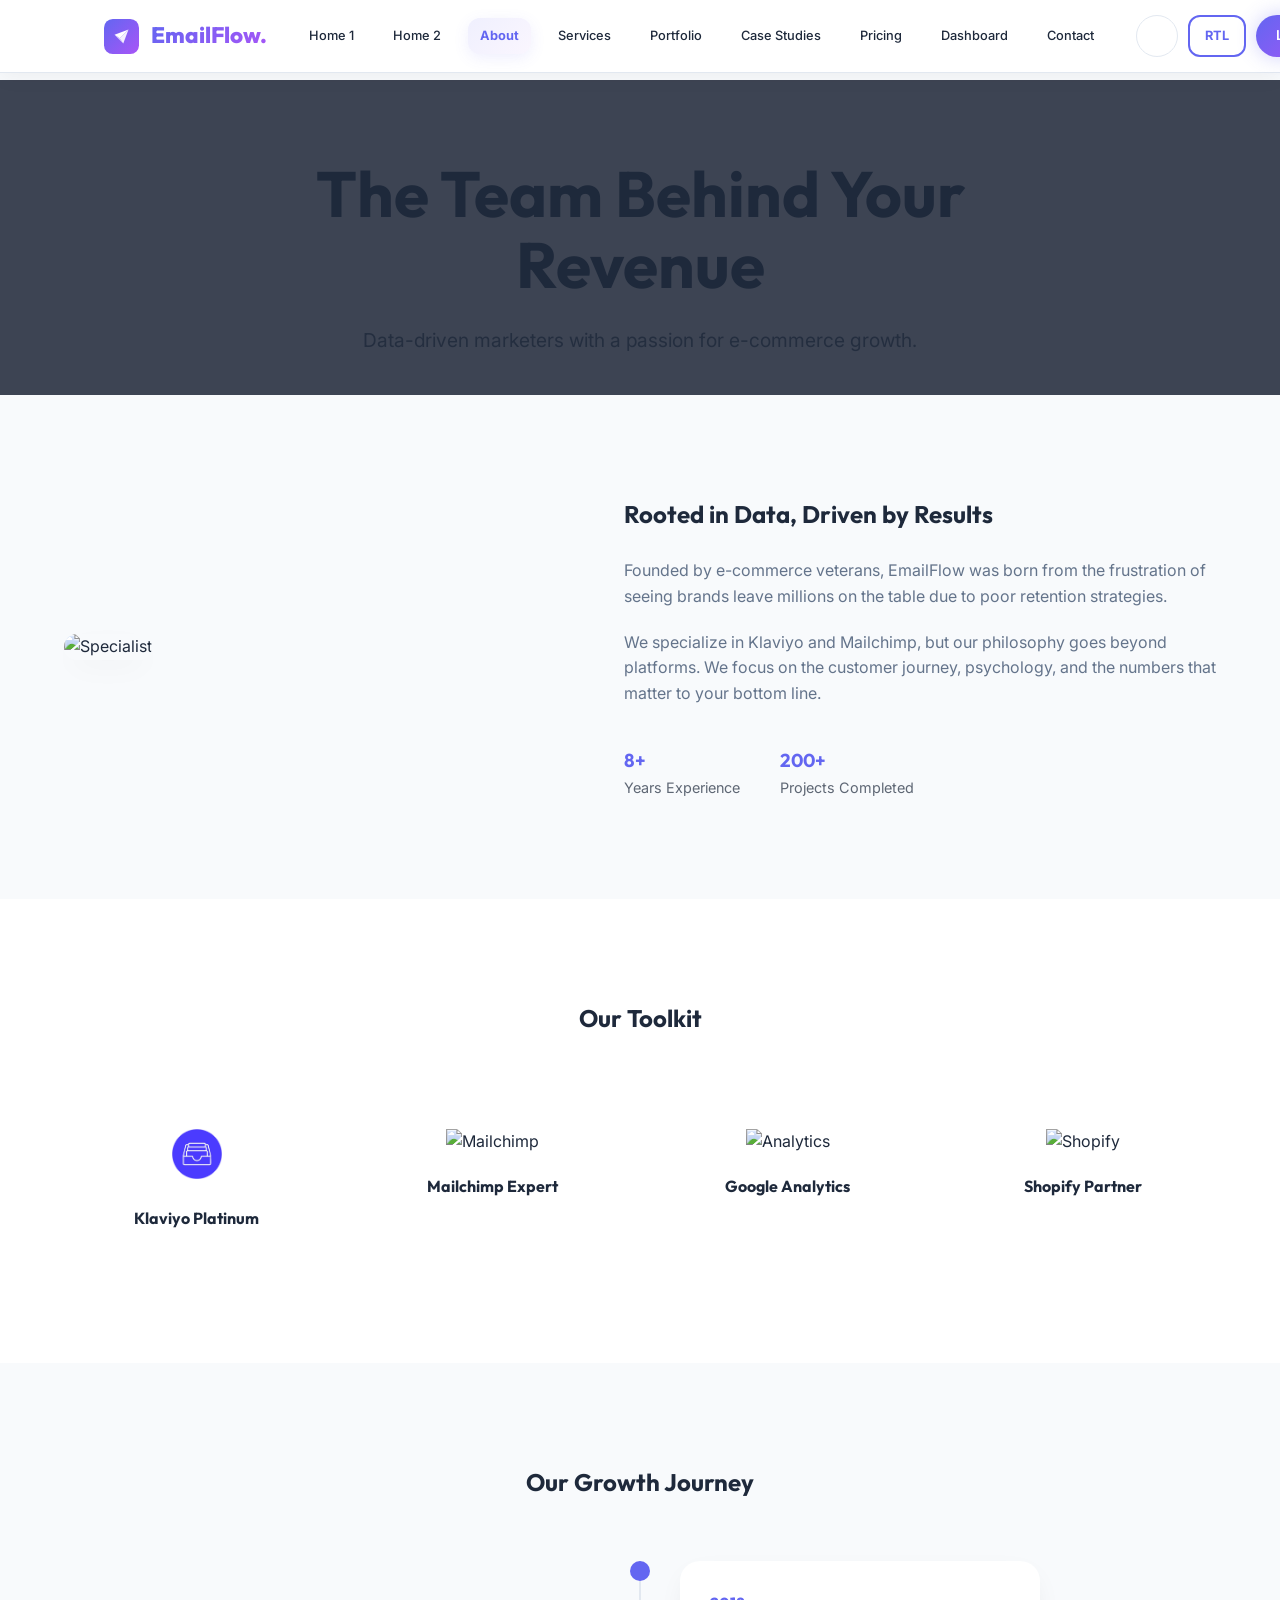
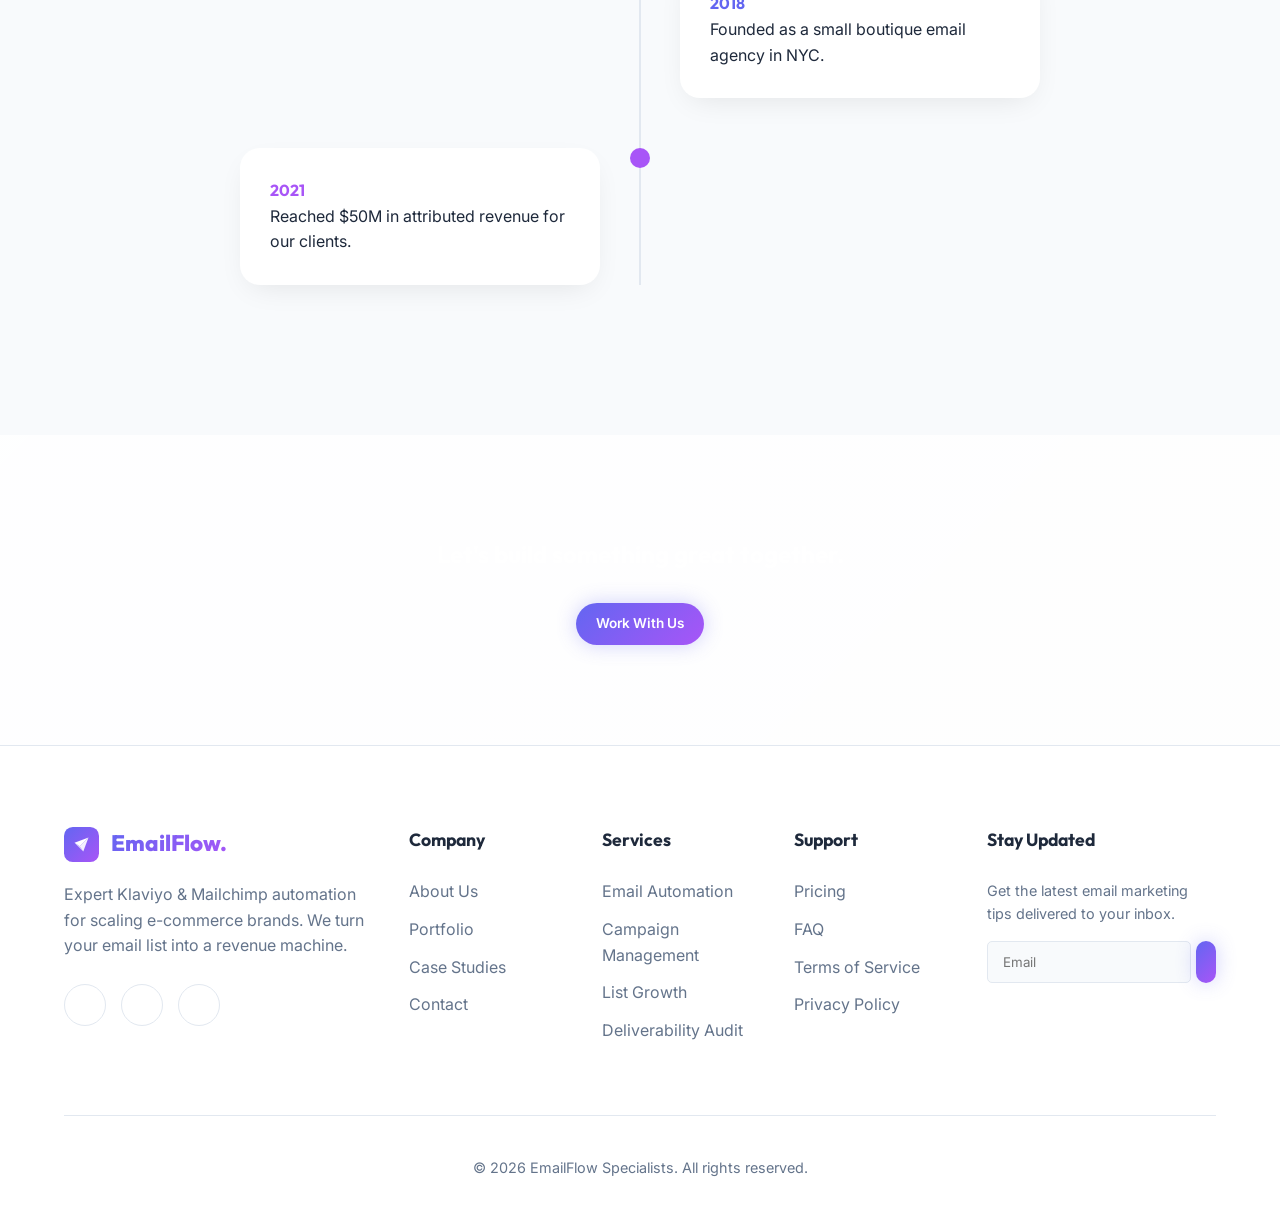
==== commit 9c0beaa4: "corrections" ====
--- a/pages/about.html
+++ b/pages/about.html
@@ -4,6 +4,7 @@
 <head>
     <meta charset="UTF-8">
     <meta name="viewport" content="width=device-width, initial-scale=1.0">
+    <script src="../assets/js/theme-init.js"></script>
     <title>About Us | EmailFlow Automation Experts</title>
     <link href="https://cdn.jsdelivr.net/npm/remixicon@3.5.0/fonts/remixicon.css" rel="stylesheet">
     <link rel="icon" type="image/svg+xml" href="../assets/images/logo.svg">
@@ -252,6 +253,7 @@
         </div>
     </footer>
 
+    <script src="../assets/js/theme.js"></script>
     <script src="../assets/js/main.js"></script>
 </body>
 
--- a/assets/css/style.css
+++ b/assets/css/style.css
@@ -17,11 +17,28 @@
     --shadow: 0 10px 30px -10px rgba(0, 0, 0, 0.1);
     --glow: 0 0 20px rgba(99, 102, 241, 0.3);
     
+    /* Hero Section Defaults */
+    --hero-text: #ffffff;
+    --hero-overlay: linear-gradient(135deg, rgba(15, 23, 42, 0.85), rgba(15, 23, 42, 0.7));
+
     /* Transitions */
     --transition: all 0.3s cubic-bezier(0.4, 0, 0.2, 1);
 }
 
-[data-theme="dark"] {
+.light-theme {
+    --bg-body: #f8fafc;
+    --bg-card: #ffffff;
+    --bg-nav: rgba(255, 255, 255, 0.95);
+    --text-main: #1e293b;
+    --text-muted: #64748b;
+    --border: #e2e8f0;
+    --glass-bg: rgba(255, 255, 255, 0.7);
+    --glass-border: rgba(255, 255, 255, 0.3);
+    --hero-text: #1e293b;
+    --hero-overlay: linear-gradient(135deg, rgba(255, 255, 255, 0.9), rgba(255, 255, 255, 0.8));
+}
+
+.dark-theme {
     --bg-body: #0f172a;
     --bg-card: #1e293b;
     --bg-nav: rgba(15, 23, 42, 0.95);
@@ -31,6 +48,8 @@
     --glass-bg: rgba(30, 41, 59, 0.7);
     --glass-border: rgba(255, 255, 255, 0.05);
     --shadow: 0 10px 30px -10px rgba(0, 0, 0, 0.3);
+    --hero-text: #f1f5f9;
+    --hero-overlay: linear-gradient(135deg, rgba(15, 23, 42, 0.9), rgba(15, 23, 42, 0.8));
 }
 
 /* RTL Support */
@@ -320,27 +339,28 @@
     left: 0;
     width: 100%;
     height: 100%;
-    background: linear-gradient(135deg, rgba(15, 23, 42, 0.85), rgba(15, 23, 42, 0.7));
+    background: var(--hero-overlay);
     z-index: 1;
 }
 
 .hero-content {
     position: relative;
     z-index: 2;
-    color: #ffffff;
+    color: var(--hero-text);
     max-width: 900px;
     margin: 0 auto;
 }
 
 .hero-content h1 {
-    color: #ffffff;
+    color: var(--hero-text);
     font-size: clamp(2.5rem, 5vw, 4rem);
     line-height: 1.1;
     margin-bottom: 25px;
 }
 
 .hero-content p {
-    color: rgba(255, 255, 255, 0.9);
+    color: var(--hero-text);
+    opacity: 0.9;
 }
 
 .hero-stats {
@@ -348,12 +368,12 @@
     display: flex;
     gap: 60px;
     justify-content: center;
-    border-top: 1px solid rgba(255,255,255,0.2);
+    border-top: 1px solid var(--border);
     padding-top: 30px;
 }
 
 .hero-stats h3 {
-    color: #ffffff;
+    color: var(--hero-text);
     font-size: 2.2rem;
     margin-bottom: 5px;
 }
@@ -361,10 +381,10 @@
 .hero-stats p {
     font-size: 0.95rem;
     opacity: 0.8;
-    color: rgba(255, 255, 255, 0.8);
-}
-
-[data-theme="light"] .hero-content {
+    color: var(--hero-text);
+}
+
+.light-theme .hero-content {
     color: var(--text-main);
 }
 
@@ -445,10 +465,6 @@
     
     .header-actions a.btn-primary {
         display: none;
-    }
-    
-    .mobile-toggle {
-        display: block !important;
     }
     
     .mobile-toggle {
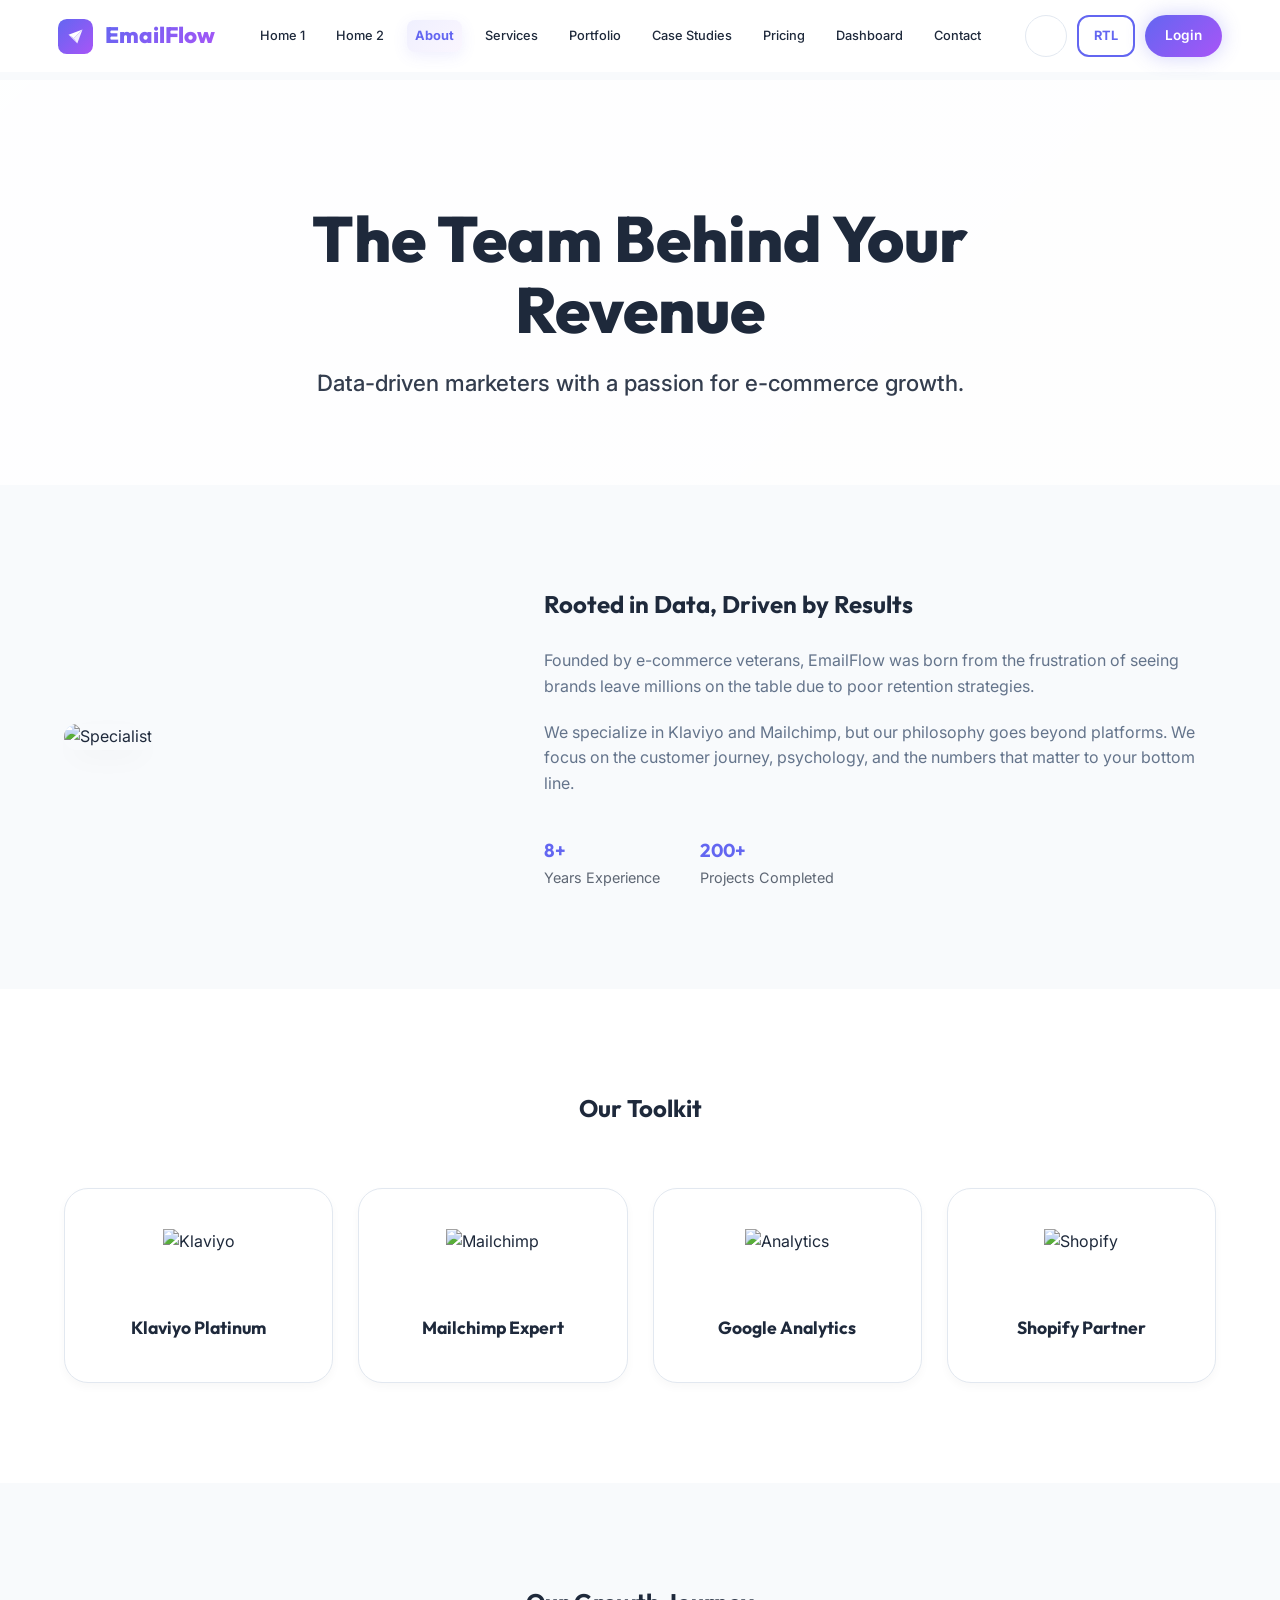
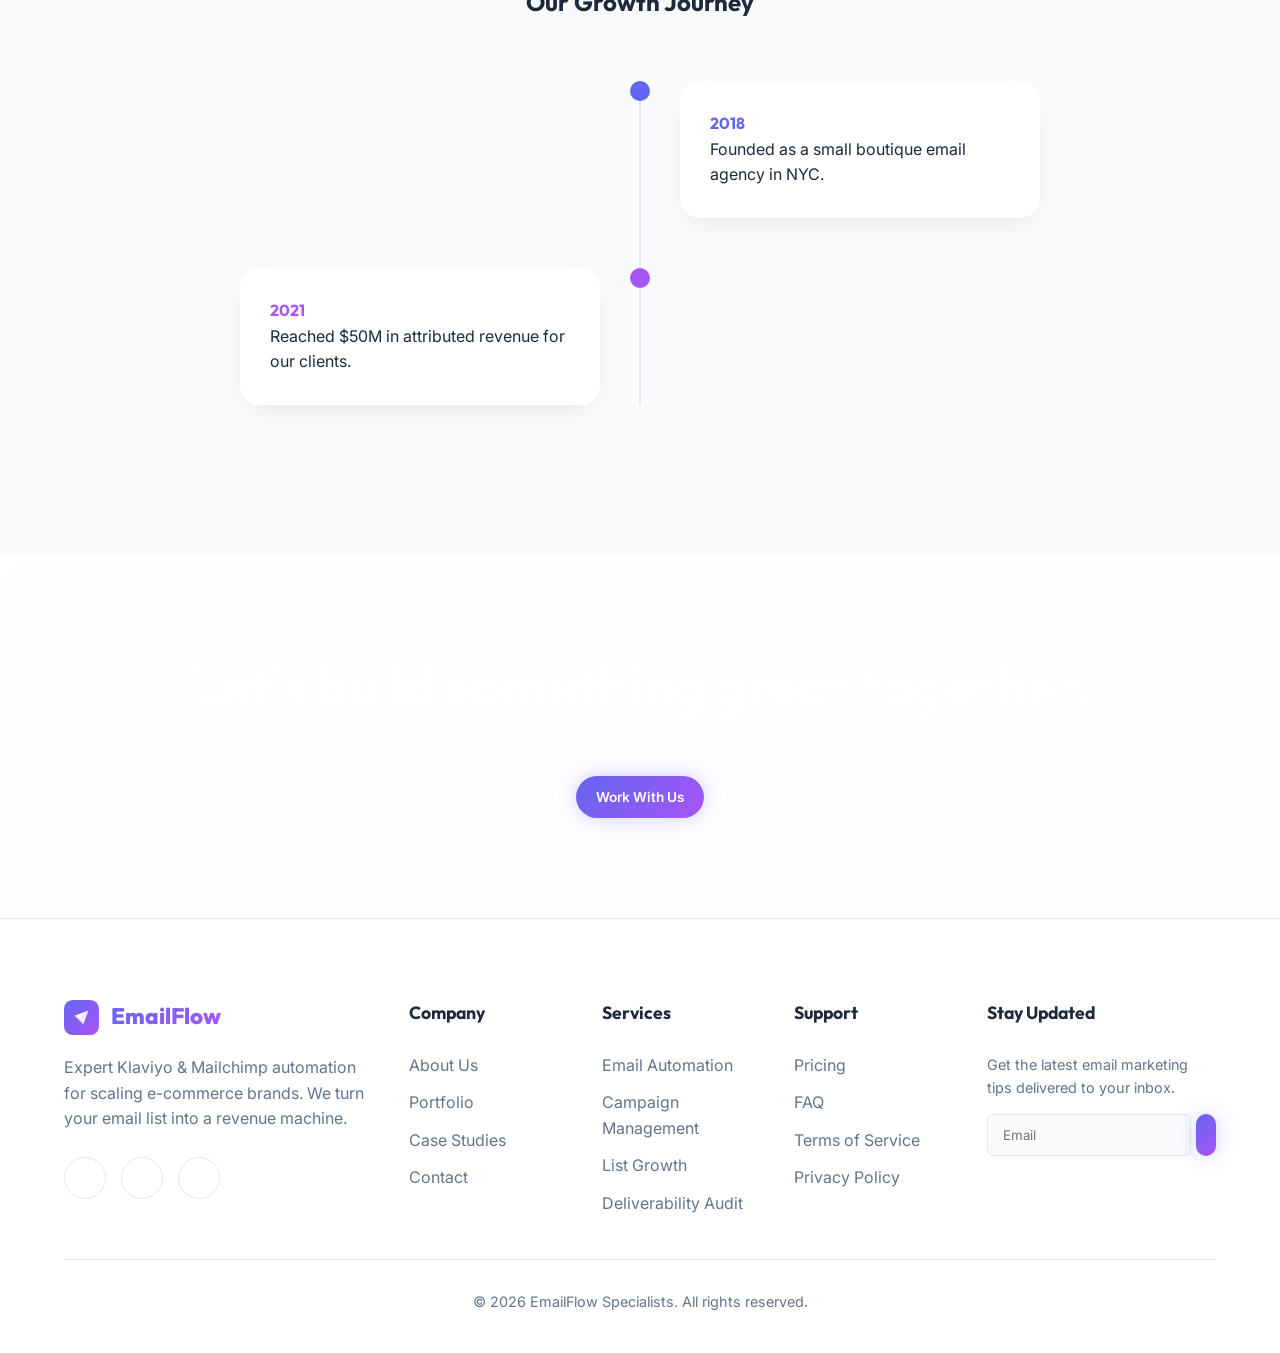
==== commit 3b7d189e: "recorrections" ====
--- a/pages/about.html
+++ b/pages/about.html
@@ -16,7 +16,7 @@
     <header id="header">
         <div class="nav-container">
             <a href="../index.html" class="logo"><img src="../assets/images/logo.svg" alt="Logo" class="logo-icon"><span
-                    class="brand-name">EmailFlow.</span></a>
+                    class="brand-name">EmailFlow</span></a>
             <nav id="desktop-nav">
                 <ul>
                     <li><a href="../index.html">Home 1</a></li>
@@ -45,7 +45,7 @@
         <div class="mobile-header" style="display: flex; justify-content: space-between; align-items: center;">
             <a href="../index.html" class="logo">
                 <img src="../assets/images/logo.svg" alt="EmailFlow" class="logo-icon">
-                <span class="brand-name">EmailFlow.</span>
+                <span class="brand-name">EmailFlow</span>
             </a>
             <div id="mobile-close" style="font-size: 1.5rem; cursor: pointer;"><i class="ri-close-line"></i></div>
         </div>
@@ -73,13 +73,12 @@
     <main>
         <!-- Section 1: Hero Section -->
         <section class="hero"
-            style="background-image: url('https://images.unsplash.com/photo-1522202176988-66273c2fd55f?auto=format&fit=crop&q=80&w=1920'); height: 35vh; min-height: 35vh;">
-            <div class="hero-overlay" style="background: rgba(15, 23, 42, 0.8);"></div>
-            <div class="container" style="text-align: center;">
-                <div class="hero-content reveal" style="margin: 0 auto;">
-                    <h1>The Team Behind Your Revenue</h1>
-                    <p style="font-size: 1.2rem; opacity: 0.8;">Data-driven marketers with a passion for e-commerce
-                        growth.</p>
+            style="background-image: url('https://images.unsplash.com/photo-1497366216548-37526070297c?auto=format&fit=crop&q=80&w=1920'); height: 45vh; min-height: 400px;">
+            <div class="hero-overlay"></div>
+            <div class="container" style="text-align: center; display: flex; align-items: center; justify-content: center; height: 100%;">
+                <div class="hero-content reveal" style="margin: 0 auto; max-width: 800px; width: 100%;">
+                    <h1 style="font-size: 4rem; line-height: 1.1; margin-bottom: 20px;">The Team Behind Your Revenue</h1>
+                    <p style="font-size: 1.4rem; opacity: 0.9; font-weight: 500;">Data-driven marketers with a passion for e-commerce growth.</p>
                 </div>
             </div>
         </section>
@@ -87,10 +86,10 @@
         <!-- Section 2: Story & Experience -->
         <section>
             <div class="container">
-                <div style="display: flex; align-items: center; gap: 80px; flex-wrap: wrap;">
-                    <div style="flex: 1; max-width: 480px;" class="reveal">
+                <div class="about-flex reveal" style="display: flex; align-items: center; gap: 80px; flex-wrap: wrap;">
+                    <div style="flex: 1; max-width: 400px;" class="reveal">
                         <img src="https://images.unsplash.com/photo-1507003211169-0a1dd7228f2d?auto=format&fit=crop&q=80&w=800"
-                            alt="Specialist" style="width: 100%; border-radius: 40px; box-shadow: var(--shadow);">
+                            alt="Specialist" style="width: 100%; height: 350px; object-fit: cover; border-radius: 40px; box-shadow: var(--shadow);">
                     </div>
                     <div style="flex: 1;" class="reveal">
                         <h2 style="margin-bottom: 25px;">Rooted in Data, Driven by Results</h2>
@@ -100,7 +99,7 @@
                         <p style="margin-bottom: 20px; color: var(--text-muted);">We specialize in Klaviyo and
                             Mailchimp, but our philosophy goes beyond platforms. We focus on the customer journey,
                             psychology, and the numbers that matter to your bottom line.</p>
-                        <div style="display: flex; gap: 40px; margin-top: 40px;">
+                        <div class="about-stats" style="display: flex; gap: 40px; margin-top: 40px;">
                             <div>
                                 <h3 style="color: var(--primary);">8+</h3>
                                 <p style="font-size: 0.9rem; opacity: 0.7;">Years Experience</p>
@@ -121,25 +120,21 @@
                 <div style="text-align: center; margin-bottom: 60px;" class="reveal">
                     <h2>Our Toolkit</h2>
                 </div>
-                <div style="display: grid; grid-template-columns: repeat(auto-fit, minmax(250px, 1fr)); gap: 30px;">
-                    <div class="glass reveal" style="padding: 30px; border-radius: 20px; text-align: center;">
-                        <img src="[data-uri]"
-                            alt="Klaviyo" style="height: 50px; margin-bottom: 20px;">
+                <div class="toolkit-grid" style="display: grid; gap: 25px;">
+                    <div class="tool-card reveal">
+                        <img src="https://images.unsplash.com/photo-1611162618071-b39a2ec055fb?auto=format&fit=crop&q=80&w=150" alt="Klaviyo">
                         <h4>Klaviyo Platinum</h4>
                     </div>
-                    <div class="glass reveal" style="padding: 30px; border-radius: 20px; text-align: center;">
-                        <img src="https://images.unsplash.com/photo-1611162618071-b39a2ec055fb?auto=format&fit=crop&q=80&w=150"
-                            alt="Mailchimp" style="height: 50px; margin-bottom: 20px;">
+                    <div class="tool-card reveal">
+                        <img src="https://images.unsplash.com/photo-1611162618071-b39a2ec055fb?auto=format&fit=crop&q=80&w=150" alt="Mailchimp">
                         <h4>Mailchimp Expert</h4>
                     </div>
-                    <div class="glass reveal" style="padding: 30px; border-radius: 20px; text-align: center;">
-                        <img src="https://images.unsplash.com/photo-1614850523296-d8c1af93d400?auto=format&fit=crop&q=80&w=150"
-                            alt="Analytics" style="height: 50px; margin-bottom: 20px;">
+                    <div class="tool-card reveal">
+                        <img src="https://images.unsplash.com/photo-1614850523296-d8c1af93d400?auto=format&fit=crop&q=80&w=150" alt="Analytics">
                         <h4>Google Analytics</h4>
                     </div>
-                    <div class="glass reveal" style="padding: 30px; border-radius: 20px; text-align: center;">
-                        <img src="https://images.unsplash.com/photo-1611162617474-5b21e879e113?auto=format&fit=crop&q=80&w=150"
-                            alt="Shopify" style="height: 50px; margin-bottom: 20px;">
+                    <div class="tool-card reveal">
+                        <img src="https://images.unsplash.com/photo-1611162617474-5b21e879e113?auto=format&fit=crop&q=80&w=150" alt="Shopify">
                         <h4>Shopify Partner</h4>
                     </div>
                 </div>
@@ -185,7 +180,7 @@
             style="background-image: url('https://images.unsplash.com/photo-1556761175-b413da4baf72?auto=format&fit=crop&q=80&w=1920');">
             <div class="hero-overlay"></div>
             <div class="container" style="position: relative; z-index: 2; text-align: center; color: white;">
-                <h2 style="color: white;">Let's build something great together.</h2>
+                <h2 class="cta-title" style="color: white;">Let's build something great together.</h2>
                 <a href="contact.html" class="btn btn-primary" style="margin-top: 30px;">Work With Us</a>
             </div>
         </section>
@@ -197,13 +192,13 @@
                 <div class="footer-col">
                     <a href="../index.html" class="logo" style="margin-bottom: 20px;">
                         <img src="../assets/images/logo.svg" alt="EmailFlow" class="logo-icon">
-                        <span class="brand-name">EmailFlow.</span>
+                        <span class="brand-name">EmailFlow</span>
                     </a>
                     <p style="color: var(--text-muted); margin-bottom: 25px;">Expert Klaviyo & Mailchimp automation for
                         scaling e-commerce brands. We turn your email list into a revenue machine.</p>
                     <div class="social-links">
                         <a href="#" class="icon-btn"><i class="ri-linkedin-fill"></i></a>
-                        <a href="#" class="icon-btn"><i class="ri-twitter-fill"></i></a>
+                        <a href="#" class="icon-btn"><i class="ri-twitter-x-fill"></i></a>
                         <a href="#" class="icon-btn"><i class="ri-instagram-line"></i></a>
                     </div>
                 </div>
@@ -246,8 +241,7 @@
                     </form>
                 </div>
             </div>
-            <div
-                style="text-align: center; padding-top: 40px; border-top: 1px solid var(--border); color: var(--text-muted); font-size: 0.9rem;">
+            <div class="footer-bottom">
                 <p>&copy; 2026 EmailFlow Specialists. All rights reserved.</p>
             </div>
         </div>
@@ -257,4 +251,4 @@
     <script src="../assets/js/main.js"></script>
 </body>
 
-</html>+</html>
--- a/assets/css/style.css
+++ b/assets/css/style.css
@@ -17,9 +17,12 @@
     --shadow: 0 10px 30px -10px rgba(0, 0, 0, 0.1);
     --glow: 0 0 20px rgba(99, 102, 241, 0.3);
     
-    /* Hero Section Defaults */
-    --hero-text: #ffffff;
-    --hero-overlay: linear-gradient(135deg, rgba(15, 23, 42, 0.85), rgba(15, 23, 42, 0.7));
+    /* Toggle Icon Transition */
+    --icon-transition: transform 0.3s cubic-bezier(0.4, 0, 0.2, 1);
+    
+    /* Hero Section Defaults (Light Theme) */
+    --hero-text: #1e293b;
+    --hero-overlay: linear-gradient(135deg, rgba(255, 255, 255, 0.9), rgba(255, 255, 255, 0.8));
 
     /* Transitions */
     --transition: all 0.3s cubic-bezier(0.4, 0, 0.2, 1);
@@ -80,6 +83,23 @@
     left: 0;
 }
 
+[dir="rtl"] .logo {
+    flex-direction: row-reverse;
+}
+
+[dir="rtl"] .brand-name {
+    direction: ltr;
+    display: inline-block;
+}
+
+[dir="rtl"] nav ul {
+    flex-direction: row-reverse;
+}
+
+[dir="rtl"] .header-actions {
+    flex-direction: row-reverse;
+}
+
 * {
     margin: 0;
     padding: 0;
@@ -124,6 +144,10 @@
     max-width: 1280px;
     margin: 0 auto;
     width: 100%;
+}
+
+.toggle-icon {
+    transition: var(--icon-transition);
 }
 
 /* Buttons */
@@ -166,6 +190,32 @@
     color: white;
 }
 
+.btn-white {
+    background: white !important;
+    color: var(--primary) !important;
+    border: none !important;
+}
+
+.btn-white:hover {
+    background: white !important;
+    transform: translateY(-5px) scale(1.02) !important;
+    box-shadow: 0 20px 40px rgba(0,0,0,0.15) !important;
+    color: var(--secondary) !important;
+}
+
+.btn-outline-white {
+    background: transparent !important;
+    border: 1px solid white !important;
+    color: white !important;
+}
+
+.btn-outline-white:hover {
+    background: white !important;
+    color: var(--primary) !important;
+    transform: translateY(-3px) !important;
+    box-shadow: 0 10px 20px rgba(0,0,0,0.1) !important;
+}
+
 /* Header Styles */
 header {
     position: fixed;
@@ -173,13 +223,12 @@
     left: 0;
     width: 100%;
     z-index: 1000;
-    padding: 15px 5%;
+    padding: 15px 3%;
     transition: var(--transition);
     background: var(--bg-nav);
     backdrop-filter: blur(15px);
     -webkit-backdrop-filter: blur(15px);
-    border-bottom: 1px solid var(--border);
-    box-shadow: 0 4px 20px rgba(0, 0, 0, 0.05);
+    border-bottom: none;
 }
 
 header.scrolled {
@@ -199,13 +248,13 @@
 }
 
 .nav-container {
-    max-width: 1400px;
+    max-width: 1500px;
     margin: 0 auto;
     display: flex;
     align-items: center;
     justify-content: space-between;
-    padding: 0 40px;
-    gap: 30px;
+    padding: 0 20px;
+    gap: 15px;
 }
 
 .logo {
@@ -250,11 +299,11 @@
     text-decoration: none;
     color: var(--text-main);
     font-weight: 500;
-    font-size: 0.9rem;
+    font-size: 0.8rem;
     transition: var(--transition);
     white-space: nowrap;
-    padding: 8px 12px;
-    border-radius: 12px;
+    padding: 6px 8px;
+    border-radius: 8px;
     display: inline-block;
 }
 
@@ -273,7 +322,7 @@
 .header-actions {
     display: flex;
     align-items: center;
-    gap: 15px;
+    gap: 10px;
     flex-shrink: 0;
 }
 
@@ -289,6 +338,7 @@
     cursor: pointer;
     color: var(--text-main);
     transition: var(--transition);
+    text-decoration: none;
 }
 
 .icon-btn:hover {
@@ -349,13 +399,15 @@
     color: var(--hero-text);
     max-width: 900px;
     margin: 0 auto;
+    padding: 0 5%;
 }
 
 .hero-content h1 {
     color: var(--hero-text);
-    font-size: clamp(2.5rem, 5vw, 4rem);
+    font-size: clamp(2.2rem, 8vw, 5rem);
     line-height: 1.1;
     margin-bottom: 25px;
+    font-weight: 800;
 }
 
 .hero-content p {
@@ -370,6 +422,16 @@
     justify-content: center;
     border-top: 1px solid var(--border);
     padding-top: 30px;
+    flex-wrap: wrap;
+}
+
+@media (max-width: 600px) {
+    .hero-stats {
+        gap: 30px;
+    }
+    .hero-stats h3 {
+        font-size: 1.8rem;
+    }
 }
 
 .hero-stats h3 {
@@ -384,8 +446,11 @@
     color: var(--hero-text);
 }
 
-.light-theme .hero-content {
-    color: var(--text-main);
+.light-theme .hero-content h1,
+.light-theme .hero-content p,
+.light-theme .hero-stats h3,
+.light-theme .hero-stats p {
+    color: var(--text-main) !important;
 }
 
 /* Footer */
@@ -399,7 +464,15 @@
     display: grid;
     grid-template-columns: 2fr 1fr 1fr 1fr 1.5fr;
     gap: 40px;
-    margin-bottom: 60px;
+    margin-bottom: 30px;
+}
+
+.footer-bottom {
+    text-align: center;
+    padding-top: 30px;
+    border-top: 1px solid var(--border);
+    color: var(--text-muted);
+    font-size: 0.9rem;
 }
 
 .footer-col h4 {
@@ -445,18 +518,26 @@
 
 @media (max-width: 1024px) {
     header {
-        padding: 12px 5%;
-    }
-    nav ul {
-        gap: 10px;
-    }
-}
-
-@media (max-width: 1024px) {
+        padding: 12px 0;
+    }
+    
+    .nav-container {
+        width: 100%;
+        padding: 0 5%;
+        display: flex;
+        justify-content: space-between;
+        align-items: center;
+    }
+
     nav#desktop-nav {
         display: none;
     }
     
+    .header-actions {
+        display: flex;
+        justify-content: flex-end;
+    }
+
     .header-actions #theme-toggle,
     .header-actions #rtl-toggle,
     .header-actions .btn-primary:not(#mobile-toggle) {
@@ -474,6 +555,14 @@
     .footer-grid {
         grid-template-columns: 1fr 1fr;
     }
+
+    .feature-grid {
+        grid-template-columns: 1fr 1fr !important;
+    }
+
+    .cta-title {
+        font-size: 2.5rem !important;
+    }
 }
 
 @media (max-width: 768px) {
@@ -486,7 +575,11 @@
     }
     
     .footer-grid {
-        grid-template-columns: 1fr;
+        grid-template-columns: 1fr 1fr;
+    }
+
+    .feature-grid {
+        grid-template-columns: 1fr 1fr;
     }
 }
 
@@ -618,6 +711,12 @@
     font-weight: 600;
     color: var(--text-main);
     text-decoration: none;
+    transition: var(--transition);
+}
+
+.mobile-nav ul li a.active {
+    color: var(--primary) !important;
+    font-weight: 800;
 }
 
 /* Footer Social Links */
@@ -700,9 +799,369 @@
     display: flex;
     gap: 15px;
     margin-bottom: 20px;
-}
-
-.mobile-nav-btns .icon-btn,
+    align-items: center;
+}
+
+.mobile-nav-btns .icon-btn {
+    flex-shrink: 0;
+    width: 50px;
+    height: 50px;
+}
+
 .mobile-nav-btns .btn {
     flex: 1;
-}
+    height: 50px;
+}
+.metric-card {
+    transition: var(--transition);
+    cursor: default;
+}
+
+.metric-card:hover {
+    transform: translateY(-10px);
+    background: var(--bg-card);
+    box-shadow: var(--shadow);
+    border-color: var(--primary);
+}
+
+.metric-card h4 {
+    transition: var(--transition);
+}
+
+.metric-card:hover h4 {
+    transform: scale(1.1);
+}
+
+.cta-title {
+    font-size: 3.5rem !important;
+    font-weight: 800;
+    line-height: 1.1;
+    margin-bottom: 30px;
+    letter-spacing: -1.5px;
+}
+
+@media (max-width: 1024px) {
+    .cta-title {
+        font-size: 3.8rem !important;
+    }
+}
+
+@media (max-width: 768px) {
+    .cta-title {
+        font-size: 3rem !important;
+    }
+}
+
+@media (max-width: 480px) {
+    .cta-title {
+        font-size: 2.2rem !important;
+        letter-spacing: -1px;
+    }
+    
+    .feature-grid, .footer-grid {
+        grid-template-columns: 1fr !important;
+    }
+}
+
+.cta-form {
+    max-width: 500px;
+    margin: 0 auto;
+    display: flex;
+    gap: 10px;
+    flex-wrap: wrap;
+    justify-content: center;
+}
+
+.cta-input {
+    flex: 1;
+    min-width: 280px;
+    padding: 0 25px;
+    height: 56px;
+    border-radius: 50px;
+    border: none;
+    outline: none;
+    font-size: 1rem;
+}
+
+.cta-btn {
+    background: #0f172a !important;
+    color: white !important;
+    padding: 0 35px !important;
+    height: 56px !important;
+    border-radius: 50px !important;
+    border: none !important;
+    cursor: pointer;
+    transition: var(--transition) !important;
+    font-weight: 700 !important;
+    display: flex;
+    align-items: center;
+    justify-content: center;
+    text-decoration: none;
+    font-size: 1rem !important;
+}
+
+.cta-btn:hover {
+    background: #1e293b !important;
+    transform: translateY(-3px) !important;
+    box-shadow: 0 10px 20px rgba(0,0,0,0.2) !important;
+}
+
+/* Tool Cards */
+.tool-card {
+    background: var(--bg-card);
+    padding: 40px 30px;
+    border-radius: 24px;
+    border: 1px solid var(--border);
+    text-align: center;
+    transition: all 0.4s cubic-bezier(0.4, 0, 0.2, 1);
+    box-shadow: 0 4px 10px rgba(0,0,0,0.03);
+    height: 100%;
+    display: flex;
+    flex-direction: column;
+    align-items: center;
+    justify-content: center;
+}
+
+.tool-card:hover {
+    transform: translateY(-10px);
+    box-shadow: 0 20px 40px rgba(0,0,0,0.1);
+    border-color: var(--primary);
+    background: var(--bg-body);
+}
+
+.tool-card img {
+    height: 60px;
+    width: auto;
+    margin-bottom: 25px;
+    transition: transform 0.4s ease;
+}
+
+.tool-card:hover img {
+    transform: scale(1.1);
+}
+
+.tool-card h4 {
+    font-size: 1.1rem;
+    font-weight: 700;
+    color: var(--text-main);
+    margin: 0;
+}
+
+@media (max-width: 1024px) {
+    .feature-image-card {
+        height: 450px !important;
+    }
+}
+
+@media (max-width: 768px) {
+    .feature-image-card {
+        height: 350px !important;
+    }
+}
+
+/* Hero 2 Styles */
+.hero-2 {
+    padding: 120px 0 80px;
+    background: var(--bg-body);
+}
+
+.hero-2-flex {
+    display: flex;
+    align-items: center;
+    gap: 80px;
+    flex-wrap: wrap;
+}
+
+.hero-2-content {
+    flex: 1.2;
+    min-width: 320px;
+}
+
+.hero-2-content h1 {
+    font-size: clamp(2.5rem, 6vw, 4.5rem);
+    line-height: 1.1;
+    margin-bottom: 25px;
+}
+
+.hero-2-image {
+    flex: 1;
+    min-width: 320px;
+}
+
+@media (max-width: 1024px) {
+    .hero-2-flex {
+        gap: 40px;
+        flex-direction: column;
+        text-align: center;
+    }
+    
+    .hero-2-content {
+        max-width: 800px;
+        margin: 0 auto;
+    }
+
+    .hero-2-content h1 {
+        font-size: clamp(1.8rem, 6vw, 2.5rem);
+    }
+
+    .hero-2-content div {
+        justify-content: center;
+    }
+
+    .hero-2-image {
+        width: 100%;
+        max-width: 600px;
+        margin: 0 auto;
+    }
+}
+
+@media (max-width: 480px) {
+    .hero-2-content h1 {
+        font-size: 2.2rem;
+    }
+}
+
+/* Roadmap Grid */
+.roadmap-grid {
+    grid-template-columns: repeat(4, 1fr);
+}
+
+@media (max-width: 1024px) {
+    .roadmap-grid {
+        grid-template-columns: 1fr 1fr !important;
+    }
+}
+
+@media (max-width: 600px) {
+    .roadmap-grid {
+        grid-template-columns: 1fr !important;
+    }
+}
+
+/* Campaign Grid */
+.campaign-grid {
+    grid-template-columns: repeat(3, 1fr);
+}
+
+@media (max-width: 1024px) {
+    .campaign-grid {
+        grid-template-columns: 1fr 1fr;
+    }
+    .campaign-grid > div:last-child:nth-child(odd) {
+        grid-column: 1 / span 2;
+        max-width: 500px;
+        margin: 0 auto;
+        width: 100%;
+    }
+}
+
+@media (max-width: 600px) {
+    .campaign-grid {
+        grid-template-columns: 1fr;
+    }
+    .campaign-grid > div:last-child:nth-child(odd) {
+        grid-column: auto;
+        max-width: 100%;
+    }
+}
+
+/* About Page Styles */
+@media (max-width: 1024px) {
+    .about-flex {
+        flex-direction: column;
+        text-align: center;
+        gap: 40px !important;
+    }
+
+    .about-flex > div {
+        max-width: 100% !important;
+    }
+
+    .about-stats {
+        justify-content: center;
+    }
+}
+
+@media (max-width: 480px) {
+    .about-stats {
+        flex-direction: column;
+        gap: 20px !important;
+    }
+}
+
+/* Toolkit Grid */
+.toolkit-grid {
+    grid-template-columns: repeat(4, 1fr);
+}
+
+@media (max-width: 1024px) {
+    .toolkit-grid {
+        grid-template-columns: 1fr 1fr !important;
+    }
+}
+
+@media (max-width: 480px) {
+    .toolkit-grid {
+        grid-template-columns: 1fr !important;
+    }
+    
+    .hero-content h1 {
+        font-size: 2.2rem !important;
+    }
+
+    .cta-title {
+        font-size: 1.5rem !important;
+        line-height: 1.3;
+    }
+
+    .architecture-images {
+        flex-direction: column;
+    }
+}
+
+/* Auth Pages Controls */
+.auth-controls {
+    position: fixed;
+    top: 30px;
+    right: 30px;
+    display: flex;
+    gap: 15px;
+    z-index: 1000;
+}
+
+@media (max-width: 1024px) {
+    .auth-controls {
+        position: absolute;
+        top: 25px;
+        right: 25px;
+    }
+    .login-card {
+        margin-top: 70px;
+    }
+}
+
+@media (max-width: 480px) {
+    .auth-controls {
+        top: 10px !important;
+        right: 10px !important;
+    }
+    .auth-controls .icon-btn {
+        width: 36px !important;
+        height: 36px !important;
+        font-size: 1rem !important;
+    }
+    .auth-controls .btn-outline {
+        height: 36px !important;
+        padding: 0 10px !important;
+        font-size: 0.7rem !important;
+    }
+    .login-card {
+        margin-top: 80px;
+        padding: 30px 20px !important;
+        border-radius: 24px !important;
+    }
+    .form-utils {
+        font-size: 0.75rem !important;
+        white-space: nowrap;
+    }
+}
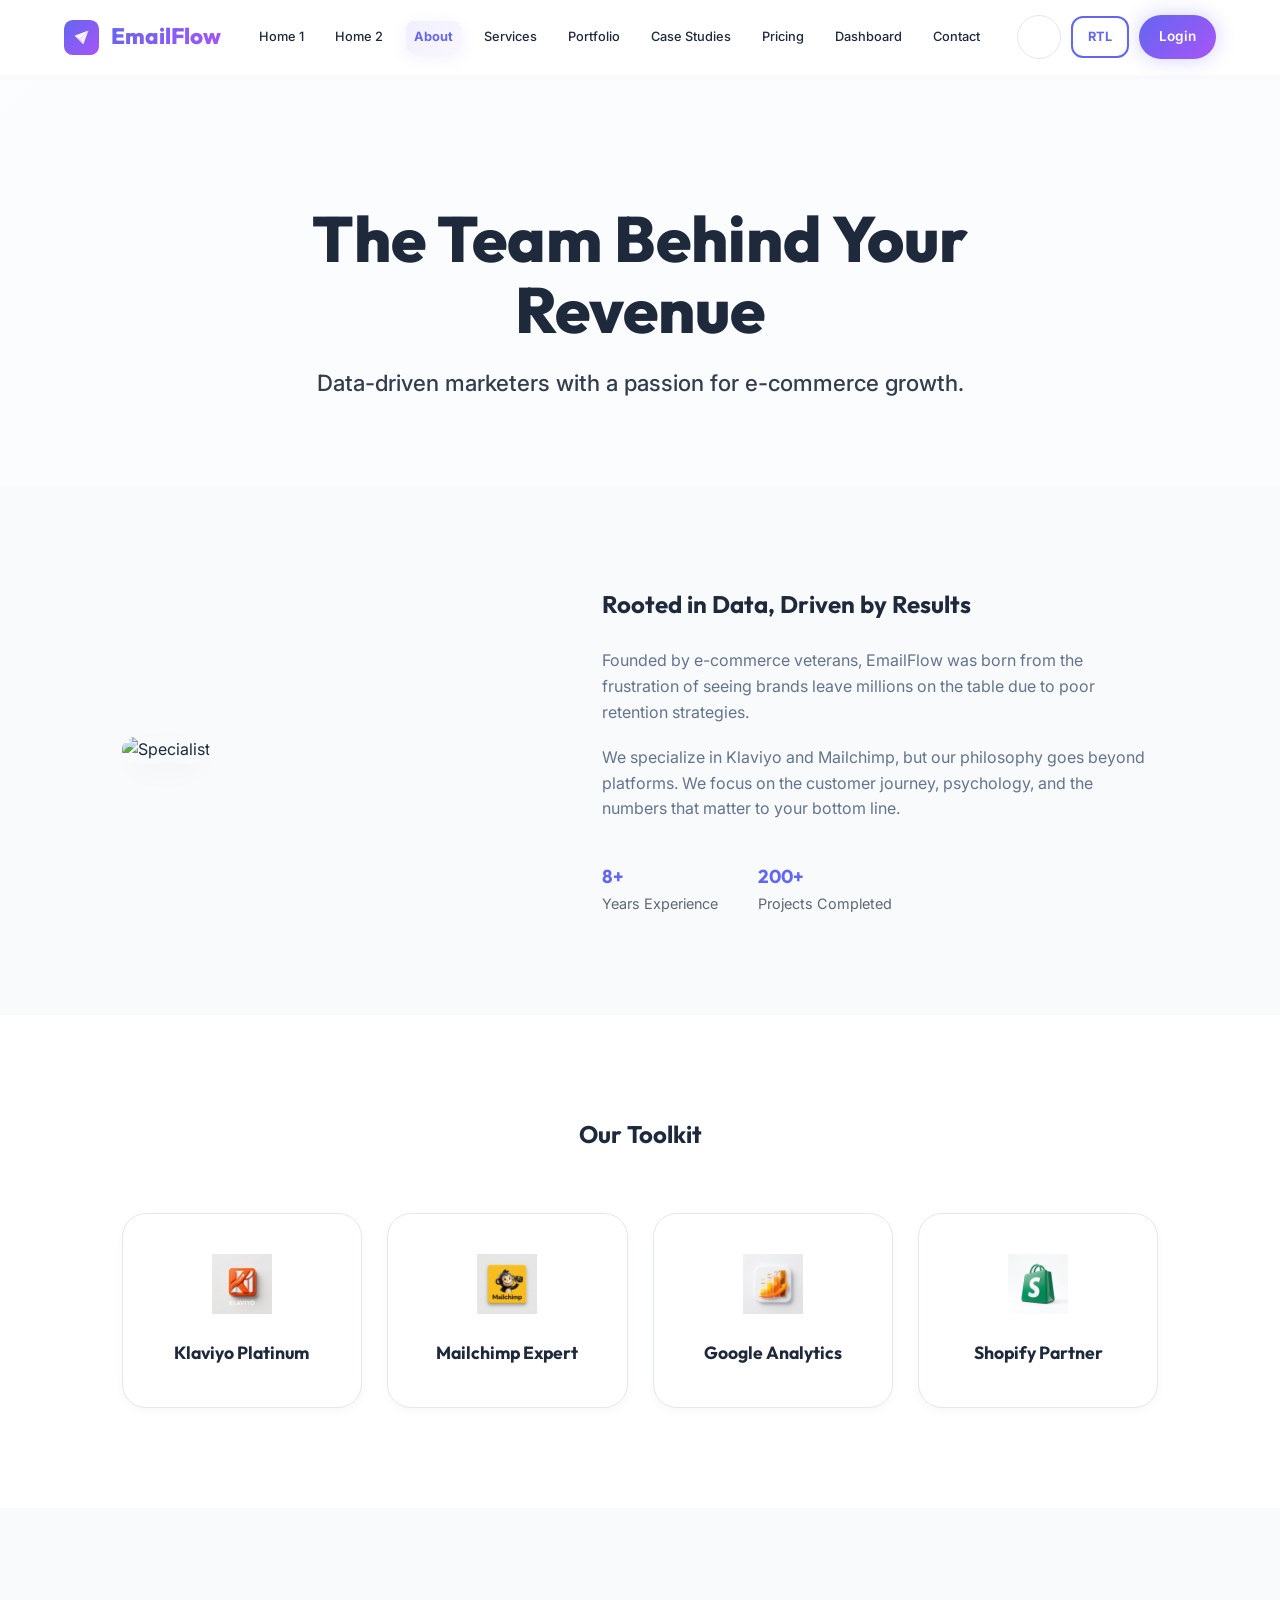
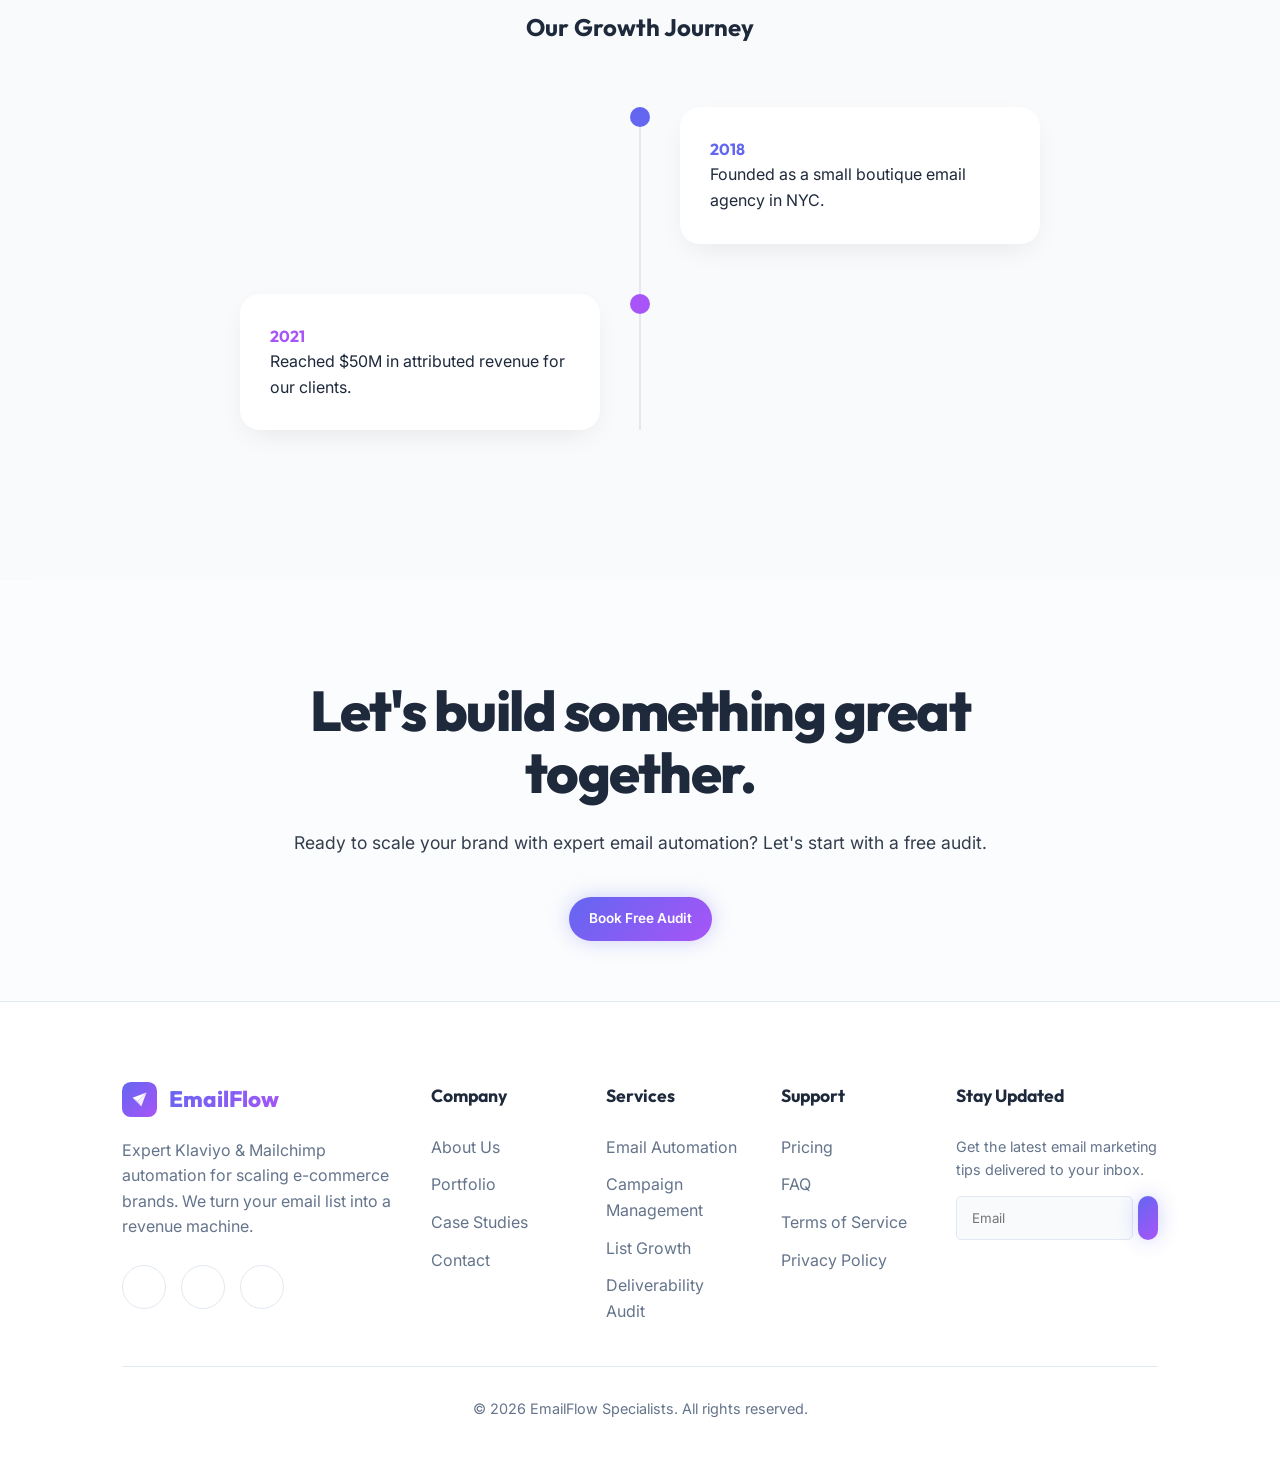
==== commit 71025835: "recorrections" ====
--- a/pages/about.html
+++ b/pages/about.html
@@ -122,19 +122,19 @@
                 </div>
                 <div class="toolkit-grid" style="display: grid; gap: 25px;">
                     <div class="tool-card reveal">
-                        <img src="https://images.unsplash.com/photo-1611162618071-b39a2ec055fb?auto=format&fit=crop&q=80&w=150" alt="Klaviyo">
+                        <img src="../assets/images/klaviyo-icon.png" alt="Klaviyo">
                         <h4>Klaviyo Platinum</h4>
                     </div>
                     <div class="tool-card reveal">
-                        <img src="https://images.unsplash.com/photo-1611162618071-b39a2ec055fb?auto=format&fit=crop&q=80&w=150" alt="Mailchimp">
+                        <img src="../assets/images/mailchimp-icon.png" alt="Mailchimp">
                         <h4>Mailchimp Expert</h4>
                     </div>
                     <div class="tool-card reveal">
-                        <img src="https://images.unsplash.com/photo-1614850523296-d8c1af93d400?auto=format&fit=crop&q=80&w=150" alt="Analytics">
+                        <img src="../assets/images/analytics-icon.png" alt="Analytics">
                         <h4>Google Analytics</h4>
                     </div>
                     <div class="tool-card reveal">
-                        <img src="https://images.unsplash.com/photo-1611162617474-5b21e879e113?auto=format&fit=crop&q=80&w=150" alt="Shopify">
+                        <img src="../assets/images/shopify-icon.png" alt="Shopify">
                         <h4>Shopify Partner</h4>
                     </div>
                 </div>
@@ -176,12 +176,16 @@
         </section>
 
         <!-- Section 5: CTA -->
-        <section
-            style="background-image: url('https://images.unsplash.com/photo-1556761175-b413da4baf72?auto=format&fit=crop&q=80&w=1920');">
+        <section class="hero"
+            style="background-image: url('https://images.unsplash.com/photo-1517245386807-bb43f82c33c4?auto=format&fit=crop&q=80&w=1920'); min-height: 400px;">
             <div class="hero-overlay"></div>
-            <div class="container" style="position: relative; z-index: 2; text-align: center; color: white;">
-                <h2 class="cta-title" style="color: white;">Let's build something great together.</h2>
-                <a href="contact.html" class="btn btn-primary" style="margin-top: 30px;">Work With Us</a>
+            <div class="container">
+                <div class="hero-content reveal">
+                    <h2 class="cta-title">Let's build something great together.</h2>
+                    <p style="margin-bottom: 40px; font-size: 1.1rem;">Ready to scale your brand with expert email
+                        automation? Let's start with a free audit.</p>
+                    <a href="contact.html" class="btn btn-primary">Book Free Audit</a>
+                </div>
             </div>
         </section>
     </main>
--- a/assets/css/style.css
+++ b/assets/css/style.css
@@ -22,7 +22,7 @@
     
     /* Hero Section Defaults (Light Theme) */
     --hero-text: #1e293b;
-    --hero-overlay: linear-gradient(135deg, rgba(255, 255, 255, 0.9), rgba(255, 255, 255, 0.8));
+    --hero-overlay: linear-gradient(135deg, rgba(255, 255, 255, 0.5), rgba(255, 255, 255, 0.4));
 
     /* Transitions */
     --transition: all 0.3s cubic-bezier(0.4, 0, 0.2, 1);
@@ -38,7 +38,7 @@
     --glass-bg: rgba(255, 255, 255, 0.7);
     --glass-border: rgba(255, 255, 255, 0.3);
     --hero-text: #1e293b;
-    --hero-overlay: linear-gradient(135deg, rgba(255, 255, 255, 0.9), rgba(255, 255, 255, 0.8));
+    --hero-overlay: linear-gradient(135deg, rgba(255, 255, 255, 0.5), rgba(255, 255, 255, 0.4));
 }
 
 .dark-theme {
@@ -61,6 +61,16 @@
     text-align: right;
 }
 
+/* Ensure hero content stays centered in all modes */
+.hero-content {
+    text-align: center !important;
+    display: flex !important;
+    flex-direction: column !important;
+    align-items: center !important;
+    justify-content: center !important;
+    margin: 0 auto !important;
+}
+
 [dir="rtl"] .reveal-left {
     transform: translateX(50px);
 }
@@ -144,6 +154,7 @@
     max-width: 1280px;
     margin: 0 auto;
     width: 100%;
+    padding: 0 5%;
 }
 
 .toggle-icon {
@@ -153,7 +164,7 @@
 /* Buttons */
 .btn {
     padding: 0 28px;
-    height: 42px;
+    height: 44px;
     border-radius: 50px;
     font-weight: 600;
     cursor: pointer;
@@ -223,17 +234,19 @@
     left: 0;
     width: 100%;
     z-index: 1000;
-    padding: 15px 3%;
+    padding: 15px 0;
     transition: var(--transition);
     background: var(--bg-nav);
     backdrop-filter: blur(15px);
     -webkit-backdrop-filter: blur(15px);
-    border-bottom: none;
+    border-bottom: 1px solid transparent;
 }
 
 header.scrolled {
-    padding: 10px 5%;
+    padding: 10px 0;
     box-shadow: 0 10px 30px rgba(0, 0, 0, 0.1);
+    background: var(--bg-nav);
+    border-bottom: 1px solid var(--border);
 }
 
 /* Adjust main content for fixed header */
@@ -253,7 +266,7 @@
     display: flex;
     align-items: center;
     justify-content: space-between;
-    padding: 0 20px;
+    padding: 0 5%;
     gap: 15px;
 }
 
@@ -329,8 +342,8 @@
 .icon-btn {
     background: var(--bg-card);
     border: 1px solid var(--border);
-    width: 42px;
-    height: 42px;
+    width: 44px;
+    height: 44px;
     border-radius: 50%;
     display: flex;
     align-items: center;
@@ -342,9 +355,15 @@
 }
 
 .icon-btn:hover {
-    background: var(--primary);
-    color: white;
-    border-color: var(--primary);
+    background: var(--primary) !important;
+    color: white !important;
+    border-color: var(--primary) !important;
+    transform: translateY(-5px);
+    box-shadow: var(--glow);
+}
+
+.icon-btn:hover i {
+    color: white !important;
 }
 
 /* Animations */
@@ -402,12 +421,21 @@
     padding: 0 5%;
 }
 
-.hero-content h1 {
+.hero-content h1,
+.hero-content h2,
+.hero-content h3 {
     color: var(--hero-text);
-    font-size: clamp(2.2rem, 8vw, 5rem);
     line-height: 1.1;
     margin-bottom: 25px;
     font-weight: 800;
+}
+
+.hero-content h1 {
+    font-size: clamp(2.2rem, 8vw, 5rem);
+}
+
+.hero-content h2 {
+    font-size: clamp(1.8rem, 6vw, 3.5rem);
 }
 
 .hero-content p {
@@ -447,6 +475,8 @@
 }
 
 .light-theme .hero-content h1,
+.light-theme .hero-content h2,
+.light-theme .hero-content h3,
 .light-theme .hero-content p,
 .light-theme .hero-stats h3,
 .light-theme .hero-stats p {
@@ -516,7 +546,7 @@
     }
 }
 
-@media (max-width: 1024px) {
+@media (max-width: 1150px) {
     header {
         padding: 12px 0;
     }
@@ -536,6 +566,8 @@
     .header-actions {
         display: flex;
         justify-content: flex-end;
+        align-items: center;
+        gap: 15px;
     }
 
     .header-actions #theme-toggle,
@@ -549,7 +581,9 @@
     }
     
     .mobile-toggle {
-        display: block !important;
+        display: flex !important;
+        align-items: center;
+        justify-content: center;
     }
     
     .footer-grid {
@@ -583,11 +617,123 @@
     }
 }
 
+/* Feature Image Card */
+.feature-image-card {
+    width: 100%;
+    height: 400px;
+    display: flex;
+    align-items: center;
+    justify-content: center;
+}
+
+@media (min-width: 1024px) {
+    .feature-image-card {
+        height: 550px;
+    }
+}
+
+@media (max-width: 768px) {
+    .feature-image-card {
+        height: 300px;
+    }
+}
+
+/* Metric Cards */
+.metrics-grid {
+    display: grid;
+    grid-template-columns: repeat(auto-fit, minmax(200px, 1fr));
+    gap: 30px;
+}
+
+@media (min-width: 1024px) {
+    .metrics-grid {
+        grid-template-columns: repeat(4, 1fr);
+    }
+}
+
+@media (max-width: 768px) {
+    .metrics-grid {
+        grid-template-columns: 1fr 1fr;
+    }
+}
+
+@media (max-width: 480px) {
+    .metrics-grid {
+        grid-template-columns: 1fr;
+    }
+}
+
+/* Testimonial Grid */
+.testimonial-grid {
+    display: grid;
+    grid-template-columns: repeat(auto-fit, minmax(300px, 1fr));
+    gap: 30px;
+}
+
+@media (min-width: 1024px) {
+    .testimonial-grid {
+        grid-template-columns: repeat(3, 1fr);
+    }
+}
+
+@media (max-width: 991px) {
+    .testimonial-grid {
+        grid-template-columns: 1fr 1fr;
+    }
+}
+
+@media (max-width: 600px) {
+    .testimonial-grid {
+        grid-template-columns: 1fr;
+    }
+}
+
 /* Feature Cards */
 .feature-grid {
     display: grid;
-    grid-template-columns: repeat(auto-fit, minmax(350px, 1fr));
+    grid-template-columns: repeat(auto-fit, minmax(300px, 1fr));
     gap: 40px;
+}
+
+/* Services Page Specific Grid */
+@media (min-width: 769px) and (max-width: 1150px) {
+    .services-grid {
+        grid-template-columns: repeat(2, 1fr) !important;
+    }
+    .services-grid .feature-card:nth-child(3) {
+        grid-column: span 2;
+        justify-self: center;
+        max-width: 500px;
+    }
+}
+
+@media (max-width: 768px) {
+    .services-grid {
+        grid-template-columns: 1fr !important;
+    }
+    .services-grid .feature-card:nth-child(3) {
+        grid-column: auto;
+        max-width: 100%;
+    }
+}
+
+/* Contact Page Specific Grid */
+@media (min-width: 769px) and (max-width: 1024px) {
+    .contact-grid {
+        grid-template-columns: repeat(2, 1fr) !important;
+    }
+    .contact-grid > .glass:nth-child(3) {
+        grid-column: span 2;
+        justify-self: center;
+        max-width: 450px;
+        width: 100%;
+    }
+}
+
+@media (max-width: 768px) {
+    .contact-grid {
+        grid-template-columns: 1fr !important;
+    }
 }
 
 @media (min-width: 1200px) {
@@ -674,9 +820,14 @@
 
 .mobile-toggle {
     display: none;
-    font-size: 1.5rem;
+    font-size: 1.8rem;
     cursor: pointer;
     color: var(--text-main);
+    line-height: 1;
+    height: 44px;
+    width: 44px;
+    align-items: center;
+    justify-content: center;
 }
 
 /* Mobile Navigation */
@@ -988,7 +1139,7 @@
     min-width: 320px;
 }
 
-@media (max-width: 1024px) {
+@media (max-width: 1150px) {
     .hero-2-flex {
         gap: 40px;
         flex-direction: column;
@@ -1021,6 +1172,56 @@
     }
 }
 
+/* Conversion Section (Services Page) */
+.conversion-flex {
+    display: flex;
+    align-items: center;
+    gap: 80px;
+}
+
+.conversion-image {
+    flex: 1;
+    max-width: 480px;
+}
+
+.conversion-image img {
+    width: 100%;
+    height: auto;
+    display: block;
+}
+
+@media (max-width: 1024px) {
+    .conversion-flex {
+        flex-direction: column !important;
+        text-align: center;
+        gap: 40px !important;
+    }
+    
+    .conversion-image {
+        max-width: 100% !important;
+        width: 100%;
+    }
+
+    .conversion-image img {
+        height: 450px !important;
+        object-fit: cover;
+    }
+
+    .conversion-flex h2 {
+        font-size: 2.2rem;
+    }
+    
+    .conversion-flex > div:last-child {
+        width: 100%;
+    }
+}
+
+@media (max-width: 600px) {
+    .conversion-image img {
+        height: 300px !important;
+    }
+}
+
 /* Roadmap Grid */
 .roadmap-grid {
     grid-template-columns: repeat(4, 1fr);
@@ -1038,30 +1239,51 @@
     }
 }
 
-/* Campaign Grid */
+/* Campaign Grid - Professional Responsive Layout */
 .campaign-grid {
+    display: grid;
     grid-template-columns: repeat(3, 1fr);
+    gap: 30px;
+    margin: 0 auto;
+    width: 100%;
+}
+
+.campaign-grid .feature-card {
+    height: 100%;
+    display: flex;
+    flex-direction: column;
+}
+
+.campaign-grid .card-img {
+    height: 250px;
+    overflow: hidden;
+    border-radius: 20px 20px 0 0;
+}
+
+.campaign-grid .card-img img {
+    width: 100%;
+    height: 100%;
+    object-fit: cover;
+    transition: var(--transition);
+}
+
+.campaign-grid .card-content {
+    padding: 25px;
+    flex: 1;
+    display: flex;
+    flex-direction: column;
 }
 
 @media (max-width: 1024px) {
     .campaign-grid {
-        grid-template-columns: 1fr 1fr;
-    }
-    .campaign-grid > div:last-child:nth-child(odd) {
-        grid-column: 1 / span 2;
-        max-width: 500px;
-        margin: 0 auto;
-        width: 100%;
-    }
-}
-
-@media (max-width: 600px) {
+        grid-template-columns: repeat(2, 1fr);
+    }
+}
+
+@media (max-width: 768px) {
     .campaign-grid {
         grid-template-columns: 1fr;
-    }
-    .campaign-grid > div:last-child:nth-child(odd) {
-        grid-column: auto;
-        max-width: 100%;
+        max-width: 500px;
     }
 }
 
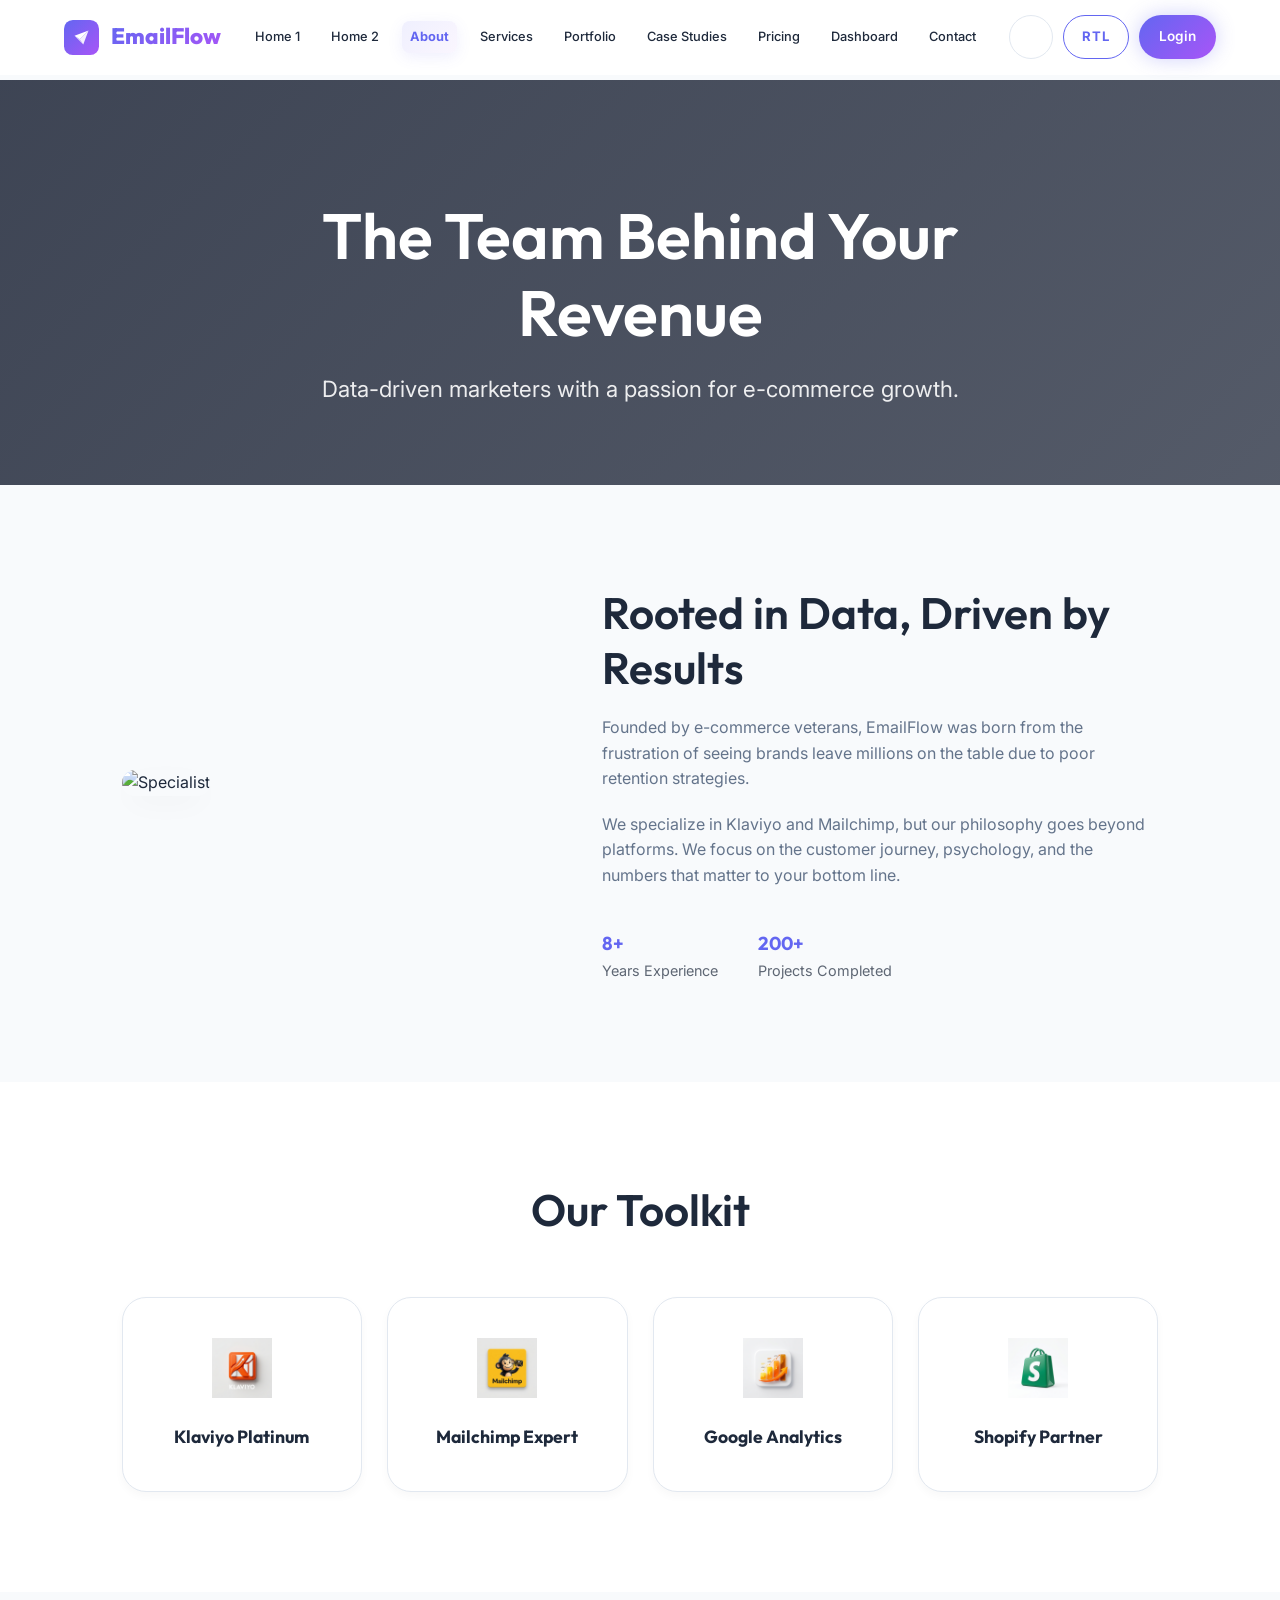
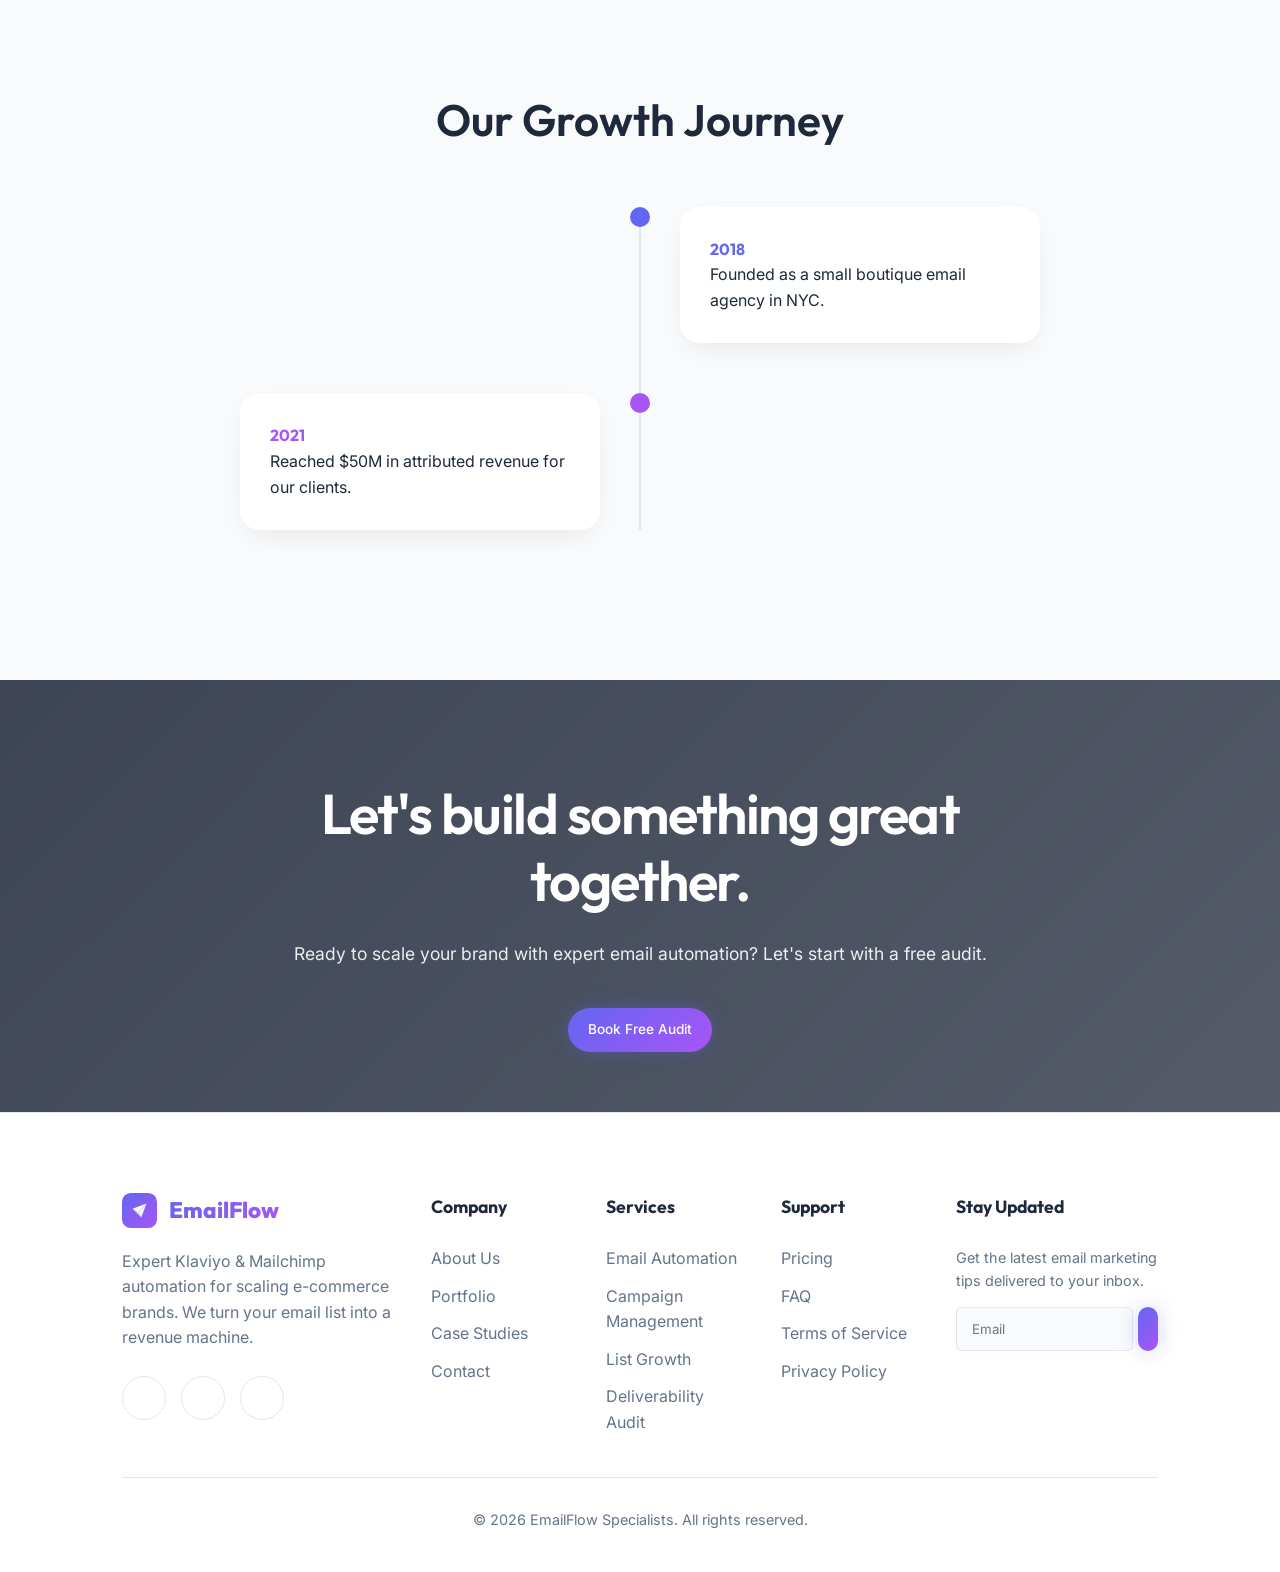
==== commit 976f4bd6: "heading" ====
--- a/pages/about.html
+++ b/pages/about.html
@@ -1,4 +1,4 @@
-<!DOCTYPE html>
+﻿<!DOCTYPE html>
 <html lang="en" dir="ltr">
 
 <head>
@@ -8,7 +8,7 @@
     <title>About Us | EmailFlow Automation Experts</title>
     <link href="https://cdn.jsdelivr.net/npm/remixicon@3.5.0/fonts/remixicon.css" rel="stylesheet">
     <link rel="icon" type="image/svg+xml" href="../assets/images/logo.svg">
-    <link rel="stylesheet" href="../assets/css/style.css">
+    <link rel="stylesheet" href="../assets/css/style.css?v=1.1">
 </head>
 
 <body>
@@ -32,8 +32,7 @@
             </nav>
             <div class="header-actions">
                 <button class="icon-btn" id="theme-toggle"><i class="ri-moon-line"></i></button>
-                <button class="btn btn-outline" id="rtl-toggle"
-                    style="padding: 0 15px; height: 42px; border-radius: 12px; font-size: 0.8rem; font-weight: 700;">RTL</button>
+                <button class="btn btn-outline" id="rtl-toggle">RTL</button>
                 <a href="login.html" class="btn btn-primary">Login</a>
                 <div class="mobile-toggle" id="mobile-toggle"><i class="ri-menu-line"></i></div>
             </div>
@@ -52,7 +51,7 @@
         <ul>
             <li><a href="../index.html">Home 1</a></li>
             <li><a href="home-2.html">Home 2</a></li>
-            <li><a href="about.html">About</a></li>
+            <li><a href="about.html" class="active">About</a></li>
             <li><a href="services.html">Services</a></li>
             <li><a href="portfolio.html">Portfolio</a></li>
             <li><a href="case-studies.html">Case Studies</a></li>
@@ -63,8 +62,7 @@
         <div class="mobile-nav-footer">
             <div class="mobile-nav-btns">
                 <button class="icon-btn theme-toggle-btn"><i class="ri-moon-line"></i></button>
-                <button class="btn btn-outline rtl-toggle-btn"
-                    style="padding: 0 15px; height: 42px; border-radius: 12px; font-size: 0.8rem; font-weight: 700;">RTL</button>
+                <button class="btn btn-outline rtl-toggle-btn">RTL</button>
             </div>
             <a href="login.html" class="btn btn-primary" style="width: 100%;">Login</a>
         </div>
@@ -73,12 +71,12 @@
     <main>
         <!-- Section 1: Hero Section -->
         <section class="hero"
-            style="background-image: url('https://images.unsplash.com/photo-1497366216548-37526070297c?auto=format&fit=crop&q=80&w=1920'); height: 45vh; min-height: 400px;">
+            style="background-image: url('https://images.unsplash.com/photo-1522071820081-009f0129c71c?auto=format&fit=crop&q=80&w=1920'); height: 45vh; min-height: 400px;">
             <div class="hero-overlay"></div>
             <div class="container" style="text-align: center; display: flex; align-items: center; justify-content: center; height: 100%;">
                 <div class="hero-content reveal" style="margin: 0 auto; max-width: 800px; width: 100%;">
-                    <h1 style="font-size: 4rem; line-height: 1.1; margin-bottom: 20px;">The Team Behind Your Revenue</h1>
-                    <p style="font-size: 1.4rem; opacity: 0.9; font-weight: 500;">Data-driven marketers with a passion for e-commerce growth.</p>
+                    <h1 style="font-size: 4rem; line-height: 1.2; margin-bottom: 20px;">The Team Behind Your Revenue</h1>
+                    <p style="font-size: 1.4rem; opacity: 0.9; font-weight: 400;">Data-driven marketers with a passion for e-commerce growth.</p>
                 </div>
             </div>
         </section>
@@ -88,7 +86,7 @@
             <div class="container">
                 <div class="about-flex reveal" style="display: flex; align-items: center; gap: 80px; flex-wrap: wrap;">
                     <div style="flex: 1; max-width: 400px;" class="reveal">
-                        <img src="https://images.unsplash.com/photo-1507003211169-0a1dd7228f2d?auto=format&fit=crop&q=80&w=800"
+                        <img src="https://images.unsplash.com/photo-1573497019940-1c28c88b4f3e?auto=format&fit=crop&q=80&w=800"
                             alt="Specialist" style="width: 100%; height: 350px; object-fit: cover; border-radius: 40px; box-shadow: var(--shadow);">
                     </div>
                     <div style="flex: 1;" class="reveal">
@@ -177,7 +175,7 @@
 
         <!-- Section 5: CTA -->
         <section class="hero"
-            style="background-image: url('https://images.unsplash.com/photo-1517245386807-bb43f82c33c4?auto=format&fit=crop&q=80&w=1920'); min-height: 400px;">
+            style="background-image: url('https://images.unsplash.com/photo-1596526131083-e8c633c948d2?auto=format&fit=crop&q=80&w=1920'); min-height: 400px;">
             <div class="hero-overlay"></div>
             <div class="container">
                 <div class="hero-content reveal">
--- a/assets/css/style.css
+++ b/assets/css/style.css
@@ -150,6 +150,20 @@
     overflow: hidden;
 }
 
+/* Premium Responsive Section Headings — applies to all content sections, excluding hero overlays and CTA banners */
+section:not(.hero) h2:not(.cta-title) {
+    font-size: clamp(2rem, 4vw, 2.75rem) !important;
+    line-height: 1.25 !important;
+    margin-bottom: 20px !important;
+    font-weight: 600 !important;
+}
+
+@media (max-width: 768px) {
+    section:not(.hero) h2:not(.cta-title) {
+        font-size: clamp(1.6rem, 6vw, 2rem) !important;
+    }
+}
+
 .container {
     max-width: 1280px;
     margin: 0 auto;
@@ -199,6 +213,42 @@
 .btn-outline:hover {
     background: var(--primary);
     color: white;
+}
+
+/* RTL / LTR Text Toggle Button */
+#rtl-toggle,
+.rtl-toggle-btn {
+    height: 44px;
+    padding: 0 18px;
+    border-radius: 50px;
+    font-size: 0.82rem;
+    font-weight: 700;
+    letter-spacing: 1px;
+    border: 1.5px solid var(--primary);
+    color: var(--primary);
+    background: transparent;
+    cursor: pointer;
+    transition: var(--transition);
+    display: inline-flex;
+    align-items: center;
+    justify-content: center;
+    line-height: 1;
+    min-width: 58px;
+}
+
+#rtl-toggle:hover,
+.rtl-toggle-btn:hover {
+    background: var(--primary);
+    color: #ffffff;
+    transform: translateY(-3px);
+    box-shadow: var(--glow);
+}
+
+.btn-sm {
+    height: 36px;
+    padding: 0 18px;
+    font-size: 0.85rem;
+    border-radius: 8px;
 }
 
 .btn-white {
@@ -254,9 +304,12 @@
     margin-top: 80px; /* Base header height */
 }
 
-@media (max-width: 768px) {
+@media (max-width: 1024px) {
     main {
-        margin-top: 70px;
+        margin-top: 80px !important;
+    }
+    section {
+        padding: 60px 5% !important;
     }
 }
 
@@ -389,6 +442,8 @@
 
 /* Hero Base */
 .hero {
+    --hero-text: #ffffff;
+    --hero-overlay: linear-gradient(135deg, rgba(15, 23, 42, 0.8), rgba(15, 23, 42, 0.7));
     min-height: calc(100vh - 80px);
     display: flex;
     align-items: center;
@@ -402,6 +457,13 @@
     z-index: 1;
 }
 
+@media (max-width: 1024px) {
+    .hero {
+        padding: 60px 0 40px !important;
+        min-height: 40vh !important;
+    }
+}
+
 .hero-overlay {
     position: absolute;
     top: 0;
@@ -425,9 +487,9 @@
 .hero-content h2,
 .hero-content h3 {
     color: var(--hero-text);
-    line-height: 1.1;
+    line-height: 1.2;
     margin-bottom: 25px;
-    font-weight: 800;
+    font-weight: 600;
 }
 
 .hero-content h1 {
@@ -441,6 +503,12 @@
 .hero-content p {
     color: var(--hero-text);
     opacity: 0.9;
+    font-weight: 400;
+    line-height: 1.6;
+}
+
+.hero-content .btn {
+    font-weight: 500;
 }
 
 .hero-stats {
@@ -466,22 +534,17 @@
     color: var(--hero-text);
     font-size: 2.2rem;
     margin-bottom: 5px;
+    font-weight: 600;
 }
 
 .hero-stats p {
     font-size: 0.95rem;
     opacity: 0.8;
     color: var(--hero-text);
-}
-
-.light-theme .hero-content h1,
-.light-theme .hero-content h2,
-.light-theme .hero-content h3,
-.light-theme .hero-content p,
-.light-theme .hero-stats h3,
-.light-theme .hero-stats p {
-    color: var(--text-main) !important;
-}
+    font-weight: 400;
+}
+
+/* Removed forced light-theme dark text overrides on hero to keep text perfectly readable over background images */
 
 /* Footer */
 footer {
@@ -615,6 +678,16 @@
     .feature-grid {
         grid-template-columns: 1fr 1fr;
     }
+
+    section h2 {
+        font-size: 2rem !important;
+    }
+}
+
+@media (max-width: 480px) {
+    section h2 {
+        font-size: 1.65rem !important;
+    }
 }
 
 /* Feature Image Card */
@@ -628,7 +701,7 @@
 
 @media (min-width: 1024px) {
     .feature-image-card {
-        height: 550px;
+        height: 400px;
     }
 }
 
@@ -668,11 +741,13 @@
     display: grid;
     grid-template-columns: repeat(auto-fit, minmax(300px, 1fr));
     gap: 30px;
+    justify-content: center;
 }
 
 @media (min-width: 1024px) {
     .testimonial-grid {
-        grid-template-columns: repeat(3, 1fr);
+        grid-template-columns: repeat(auto-fit, minmax(350px, 480px));
+        justify-content: center;
     }
 }
 
@@ -696,24 +771,64 @@
 }
 
 /* Services Page Specific Grid */
-@media (min-width: 769px) and (max-width: 1150px) {
+@media (min-width: 1024px) {
+    .services-grid {
+        grid-template-columns: repeat(3, 1fr) !important;
+        gap: 25px !important;
+    }
+}
+
+@media (min-width: 768px) and (max-width: 1023px) {
     .services-grid {
         grid-template-columns: repeat(2, 1fr) !important;
-    }
-    .services-grid .feature-card:nth-child(3) {
-        grid-column: span 2;
-        justify-self: center;
-        max-width: 500px;
-    }
-}
-
-@media (max-width: 768px) {
+        gap: 20px !important;
+    }
+}
+
+@media (max-width: 767px) {
     .services-grid {
         grid-template-columns: 1fr !important;
-    }
-    .services-grid .feature-card:nth-child(3) {
-        grid-column: auto;
-        max-width: 100%;
+        gap: 20px !important;
+    }
+}
+
+.services-section {
+    padding: 60px 5% !important;
+}
+
+@media (max-width: 768px) {
+    .services-section {
+        padding: 40px 5% !important;
+    }
+}
+
+.contact-grid {
+    display: grid;
+    grid-template-columns: repeat(3, 1fr);
+}
+
+.form-row {
+    display: grid;
+    grid-template-columns: 1fr 1fr;
+    gap: 20px;
+}
+
+@media (max-width: 600px) {
+    .form-row {
+        grid-template-columns: 1fr;
+    }
+}
+
+.contact-flex-grid {
+    display: grid;
+    grid-template-columns: 1fr 1fr;
+    gap: 60px;
+}
+
+@media (max-width: 1024px) {
+    .contact-flex-grid {
+        grid-template-columns: 1fr !important;
+        gap: 40px !important;
     }
 }
 
@@ -745,18 +860,36 @@
 .feature-card {
     display: flex;
     flex-direction: column;
+    align-items: center; /* Center horizontally */
+    text-align: center; /* Center text */
     background: var(--bg-card);
-    border-radius: 30px;
+    border-radius: 12px;
     overflow: hidden;
-    transition: var(--transition);
+    transition: all 0.3s cubic-bezier(0.4, 0, 0.2, 1);
     border: 1px solid var(--border);
     height: 100%;
+    padding: 24px;
+    box-shadow: 0 4px 6px -1px rgba(0, 0, 0, 0.1);
 }
 
 .feature-card.glass {
     background: var(--glass-bg);
     backdrop-filter: blur(12px);
     border: 1px solid var(--glass-border);
+}
+
+.card-icon {
+    width: 44px;
+    height: 44px;
+    background: linear-gradient(135deg, var(--primary), var(--secondary));
+    color: white;
+    border-radius: 10px;
+    display: flex;
+    align-items: center;
+    justify-content: center;
+    font-size: 1.3rem;
+    margin-bottom: 15px;
+    flex-shrink: 0;
 }
 
 .card-img {
@@ -764,6 +897,7 @@
     overflow: hidden;
     width: 100%;
     height: 250px; /* Fixed height for consistent vertical look */
+    margin-bottom: 20px; /* Spacing between image and card heading */
 }
 
 .card-img img {
@@ -786,35 +920,32 @@
 }
 
 .card-content {
-    padding: 35px;
+    padding: 0;
     flex: 1;
     display: flex;
     flex-direction: column;
-}
-
-@media (max-width: 768px) {
-    .card-content {
-        padding: 30px;
-    }
-    .card-img {
-        height: 250px;
-    }
+    align-items: center; /* Center horizontally */
+    gap: 8px;
 }
 
 .card-content h3 {
-    font-size: 1.8rem;
-    margin-bottom: 20px;
+    font-size: 1.15rem;
+    margin: 0;
+    font-weight: 700;
+    line-height: 1.3;
 }
 
 .card-content p {
     color: var(--text-muted);
-    font-size: 1.05rem;
-    line-height: 1.8;
+    font-size: 0.9rem;
+    line-height: 1.4;
+    margin-bottom: 15px;
+    flex: 1;
 }
 
 .feature-card:hover {
-    transform: translateY(-10px);
-    box-shadow: var(--shadow);
+    transform: translateY(-5px);
+    box-shadow: 0 15px 35px rgba(0, 0, 0, 0.1);
     border-color: var(--primary);
 }
 
@@ -1190,6 +1321,14 @@
     display: block;
 }
 
+.services-section {
+    padding: 20px 0 !important;
+}
+
+.services-section .tool-card {
+    padding: 20px !important;
+}
+
 @media (max-width: 1024px) {
     .conversion-flex {
         flex-direction: column !important;
@@ -1203,7 +1342,7 @@
     }
 
     .conversion-image img {
-        height: 450px !important;
+        height: 650px !important;
         object-fit: cover;
     }
 
@@ -1215,6 +1354,8 @@
         width: 100%;
     }
 }
+
+/* Removed conflicting narrow services-grid rule */
 
 @media (max-width: 600px) {
     .conversion-image img {
@@ -1277,13 +1418,63 @@
 @media (max-width: 1024px) {
     .campaign-grid {
         grid-template-columns: repeat(2, 1fr);
+        gap: 30px !important;
+    }
+
+    .campaign-grid > div:nth-child(3) {
+        grid-column: span 2;
+        justify-self: center;
+        max-width: 500px;
+        width: 100%;
+    }
+    
+    .portfolio-grid {
+        grid-template-columns: repeat(2, 1fr) !important;
+        max-width: 100%;
+        margin: 0 auto;
+        gap: 30px !important;
+    }
+
+    .portfolio-grid > div:nth-child(3) {
+        grid-column: span 2;
+        justify-self: center;
+        max-width: 500px;
+        width: 100%;
+    }
+
+    .pricing-grid {
+        grid-template-columns: 1fr !important;
+        max-width: 600px;
+        margin: 0 auto;
+        gap: 30px !important;
+    }
+
+    .pricing-grid > div {
+        transform: none !important;
+        padding: 40px !important;
+    }
+}
+
+@media (max-width: 600px) {
+    .pricing-grid > div {
+        padding: 30px 20px !important;
     }
 }
 
 @media (max-width: 768px) {
-    .campaign-grid {
-        grid-template-columns: 1fr;
-        max-width: 500px;
+    .campaign-grid, .portfolio-grid {
+        grid-template-columns: 1fr !important;
+        gap: 25px !important;
+    }
+
+    .campaign-grid > div:nth-child(3),
+    .portfolio-grid > div:nth-child(3) {
+        grid-column: auto;
+        max-width: 100%;
+    }
+
+    .card-content {
+        padding: 30px;
     }
 }
 
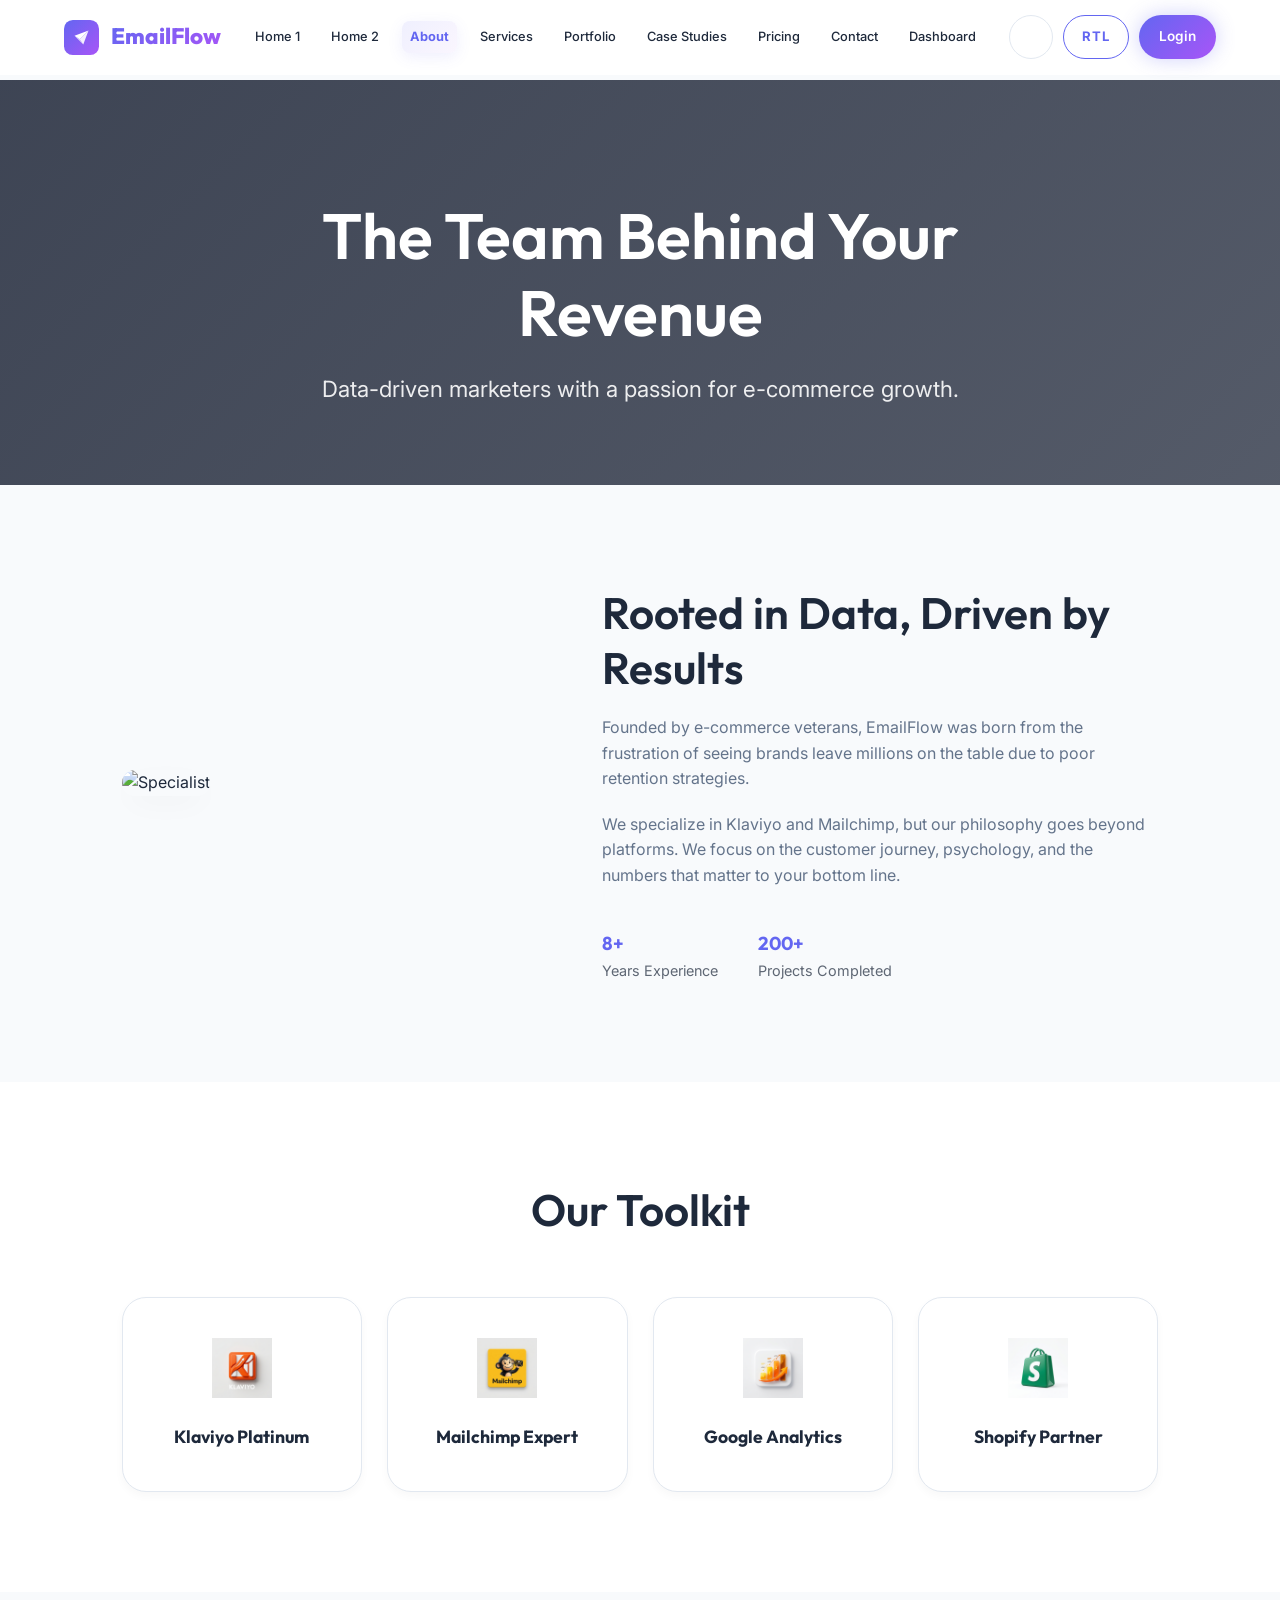
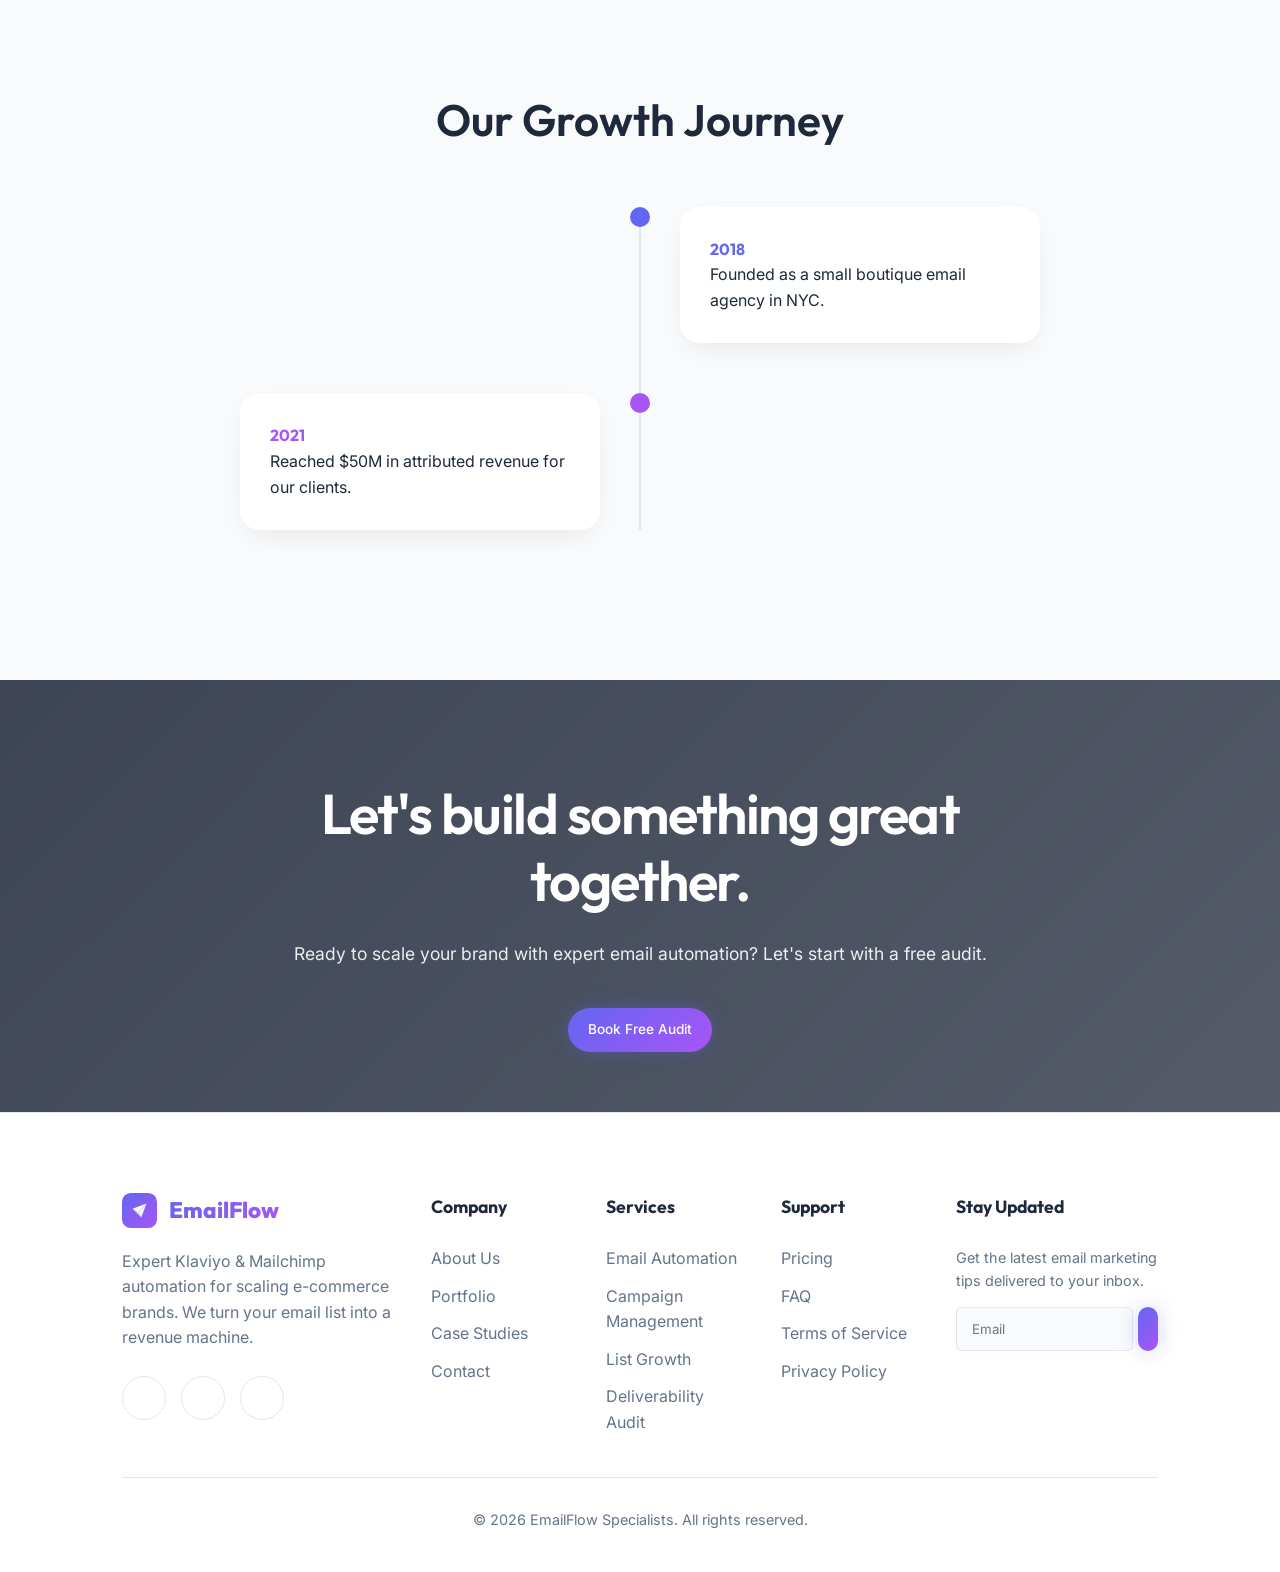
==== commit d1d74223: "rtl" ====
--- a/pages/about.html
+++ b/pages/about.html
@@ -1,4 +1,4 @@
-﻿<!DOCTYPE html>
+<!DOCTYPE html>
 <html lang="en" dir="ltr">
 
 <head>
@@ -26,8 +26,8 @@
                     <li><a href="portfolio.html">Portfolio</a></li>
                     <li><a href="case-studies.html">Case Studies</a></li>
                     <li><a href="pricing.html">Pricing</a></li>
+                    <li><a href="contact.html">Contact</a></li>
                     <li><a href="dashboard.html">Dashboard</a></li>
-                    <li><a href="contact.html">Contact</a></li>
                 </ul>
             </nav>
             <div class="header-actions">
@@ -56,8 +56,8 @@
             <li><a href="portfolio.html">Portfolio</a></li>
             <li><a href="case-studies.html">Case Studies</a></li>
             <li><a href="pricing.html">Pricing</a></li>
+            <li><a href="contact.html">Contact</a></li>
             <li><a href="dashboard.html">Dashboard</a></li>
-            <li><a href="contact.html">Contact</a></li>
         </ul>
         <div class="mobile-nav-footer">
             <div class="mobile-nav-btns">
--- a/assets/css/style.css
+++ b/assets/css/style.css
@@ -102,15 +102,23 @@
     display: inline-block;
 }
 
-[dir="rtl"] nav ul {
-    flex-direction: row-reverse;
-}
-
-[dir="rtl"] .header-actions {
-    flex-direction: row-reverse;
-}
-
-* {
+/* Auth Pages Controls — fixed corner pill */
+.auth-controls {
+    position: fixed;
+    top: 20px;
+    left: 20px;
+    z-index: 9999;
+    display: flex;
+    align-items: center;
+    gap: 10px;
+}
+
+[dir="rtl"] .auth-controls {
+    left: auto;
+    right: 20px;
+}
+
+*  {
     margin: 0;
     padding: 0;
     box-sizing: border-box;
